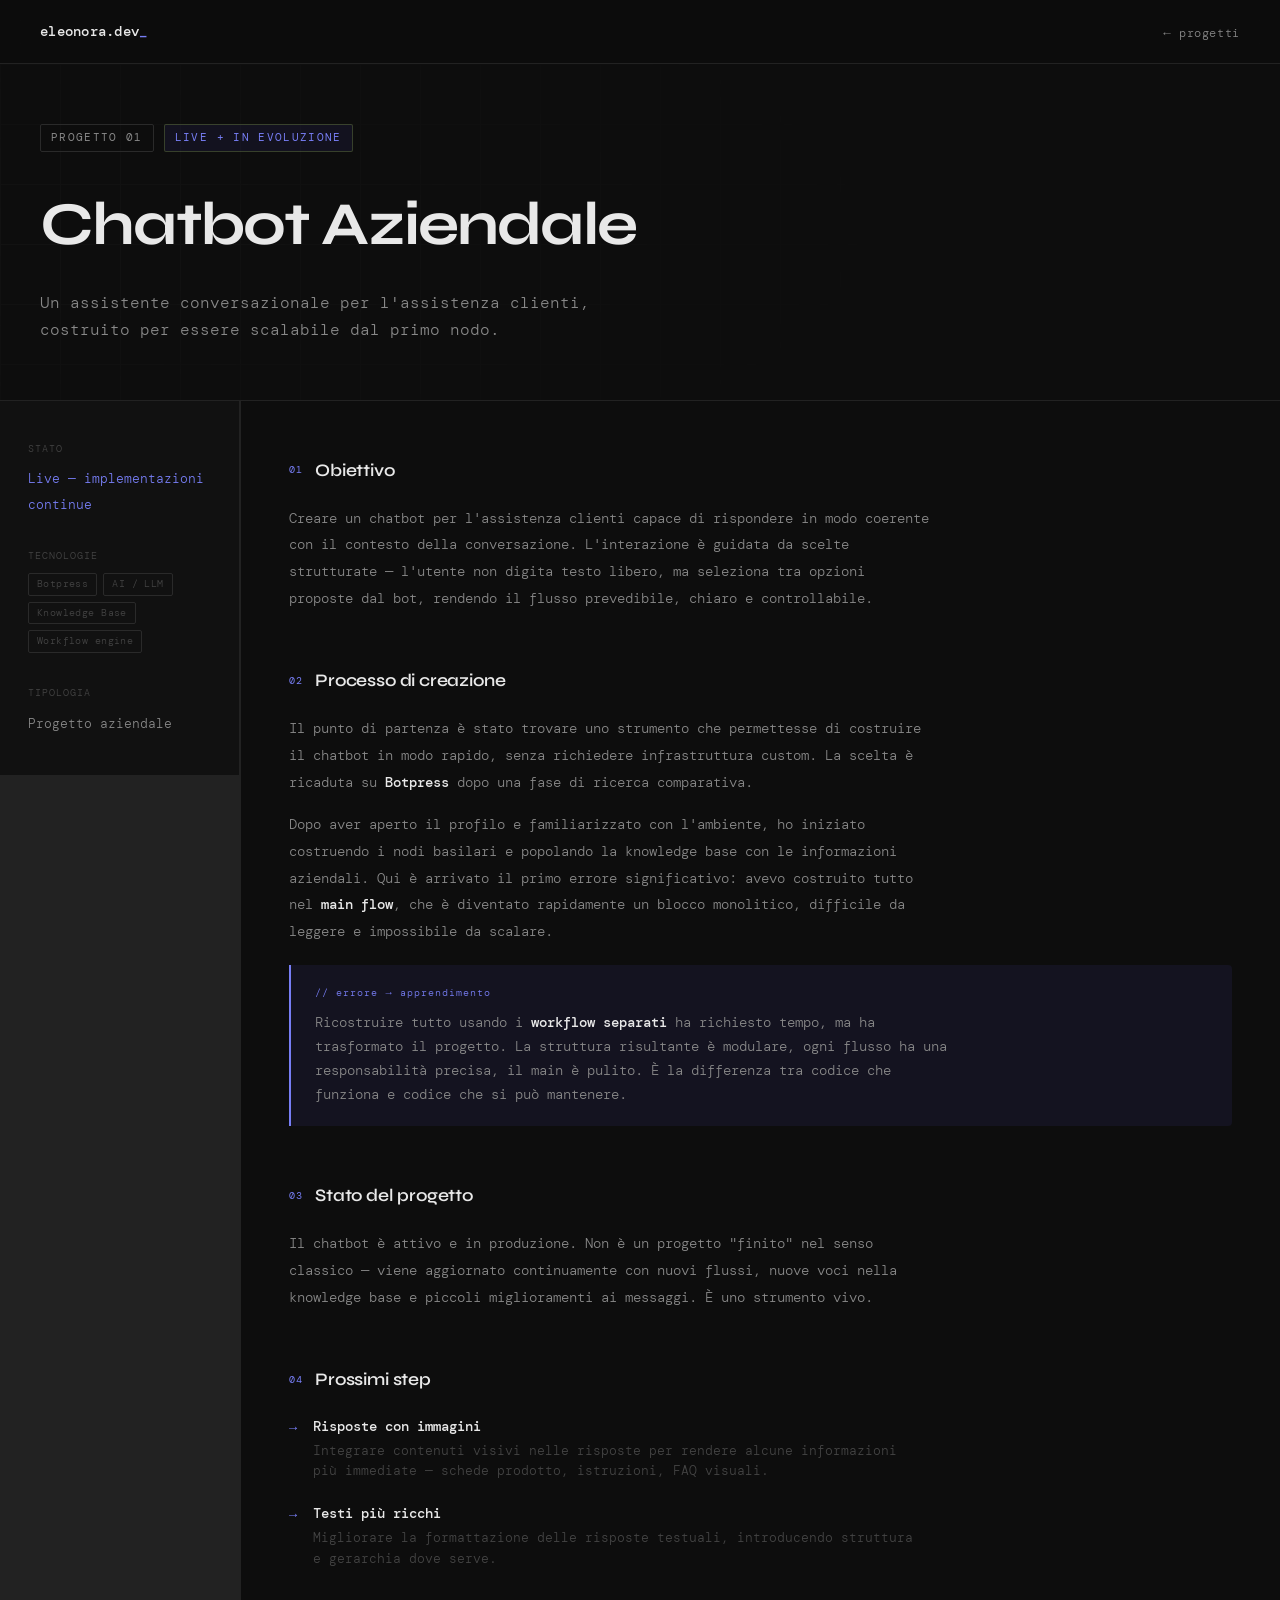
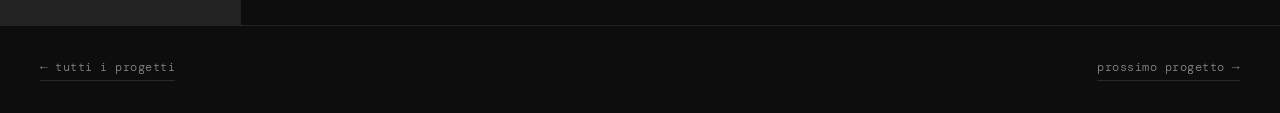
==== chatbot_aziendale.html @ e1e1b86e "Aggiunta Pagine progetti html + css" ====
<!DOCTYPE html>
<html lang="it">
<head>
  <meta charset="UTF-8" />
  <meta name="viewport" content="width=device-width, initial-scale=1.0" />
  <title>Chatbot Aziendale — eleonora.dev</title>
  <link rel="stylesheet" href="style.css" />
  <link rel="stylesheet" href="project.css" />
  <link rel="preconnect" href="https://fonts.googleapis.com">
  <link rel="preconnect" href="https://fonts.gstatic.com" crossorigin>
  <link href="https://fonts.googleapis.com/css2?family=DM+Mono:ital,wght@0,300;0,400;0,500;1,300&family=Syne:wght@400;500;600;700;800&display=swap" rel="stylesheet">
</head>
<body>

  <nav class="nav">
    <a href="index.html" class="nav-logo">eleonora.dev<span class="cursor-blink">_</span></a>
    <ul class="nav-links">
      <li><a href="index.html#progetti">← progetti</a></li>
    </ul>
  </nav>

  <main class="project-main">

    <div class="project-hero">
      <div class="project-meta-top">
        <span class="tag">Progetto 01</span>
        <span class="tag status-live-tag">live + in evoluzione</span>
      </div>
      <h1 class="project-title">Chatbot Aziendale</h1>
      <p class="project-tagline">Un assistente conversazionale per l'assistenza clienti, costruito per essere scalabile dal primo nodo.</p>
    </div>

    <div class="project-grid">

      <aside class="project-sidebar">
        <div class="sidebar-block">
          <span class="sidebar-label">Stato</span>
          <span class="sidebar-value status-live-text">Live — implementazioni continue</span>
        </div>
        <div class="sidebar-block">
          <span class="sidebar-label">Tecnologie</span>
          <div class="sidebar-tags">
            <span>Botpress</span>
            <span>AI / LLM</span>
            <span>Knowledge Base</span>
            <span>Workflow engine</span>
          </div>
        </div>
        <div class="sidebar-block">
          <span class="sidebar-label">Tipologia</span>
          <span class="sidebar-value">Progetto aziendale</span>
        </div>
      </aside>

      <div class="project-content">

        <section class="project-section">
          <h2><span class="section-num">01</span>Obiettivo</h2>
          <p>Creare un chatbot per l'assistenza clienti capace di rispondere in modo coerente con il contesto della conversazione. L'interazione è guidata da scelte strutturate — l'utente non digita testo libero, ma seleziona tra opzioni proposte dal bot, rendendo il flusso prevedibile, chiaro e controllabile.</p>
        </section>

        <section class="project-section">
          <h2><span class="section-num">02</span>Processo di creazione</h2>
          <p>Il punto di partenza è stato trovare uno strumento che permettesse di costruire il chatbot in modo rapido, senza richiedere infrastruttura custom. La scelta è ricaduta su <strong>Botpress</strong> dopo una fase di ricerca comparativa.</p>
          <p>Dopo aver aperto il profilo e familiarizzato con l'ambiente, ho iniziato costruendo i nodi basilari e popolando la knowledge base con le informazioni aziendali. Qui è arrivato il primo errore significativo: avevo costruito tutto nel <strong>main flow</strong>, che è diventato rapidamente un blocco monolitico, difficile da leggere e impossibile da scalare.</p>
          <div class="insight-block">
            <span class="insight-label">// errore → apprendimento</span>
            <p>Ricostruire tutto usando i <strong>workflow separati</strong> ha richiesto tempo, ma ha trasformato il progetto. La struttura risultante è modulare, ogni flusso ha una responsabilità precisa, il main è pulito. È la differenza tra codice che funziona e codice che si può mantenere.</p>
          </div>
        </section>

        <section class="project-section">
          <h2><span class="section-num">03</span>Stato del progetto</h2>
          <p>Il chatbot è attivo e in produzione. Non è un progetto "finito" nel senso classico — viene aggiornato continuamente con nuovi flussi, nuove voci nella knowledge base e piccoli miglioramenti ai messaggi. È uno strumento vivo.</p>
        </section>

        <section class="project-section">
          <h2><span class="section-num">04</span>Prossimi step</h2>
          <ul class="next-steps">
            <li>
              <span class="step-icon">→</span>
              <div>
                <strong>Risposte con immagini</strong>
                <p>Integrare contenuti visivi nelle risposte per rendere alcune informazioni più immediate — schede prodotto, istruzioni, FAQ visuali.</p>
              </div>
            </li>
            <li>
              <span class="step-icon">→</span>
              <div>
                <strong>Testi più ricchi</strong>
                <p>Migliorare la formattazione delle risposte testuali, introducendo struttura e gerarchia dove serve.</p>
              </div>
            </li>
          </ul>
        </section>

      </div>
    </div>

    <div class="project-nav-bottom">
      <a href="index.html#progetti" class="btn-back">← tutti i progetti</a>
      <a href="gioco_interattivo.html" class="btn-next">prossimo progetto →</a>
    </div>

  </main>

  <script src="main.js" defer></script>
</body>
</html>
---- style.css ----
/* =============================================
   VARIABLES & RESET
   ============================================= */
:root {
  --bg: #0d0d0d;
  --bg-2: #111111;
  --bg-3: #181818;
  --surface: #1c1c1c;
  --border: #2a2a2a;
  --border-light: #222222;

  --text-primary: #e8e8e8;
  --text-secondary: #888888;
  --text-muted: #444444;

  --accent: #777ef5;
  --accent-dim: rgba(98, 90, 245, 0.08);
  --accent-border: rgba(200, 245, 90, 0.2);

  --font-display: 'Syne', sans-serif;
  --font-mono: 'DM Mono', monospace;

  --radius: 4px;
  --radius-lg: 8px;

  --ease-out: cubic-bezier(0.16, 1, 0.3, 1);

  --nav-h: 64px;
}

*, *::before, *::after {
  box-sizing: border-box;
  margin: 0;
  padding: 0;
}

html {
  scroll-behavior: smooth;
  font-size: 16px;
}

body {
  background: var(--bg);
  color: var(--text-primary);
  font-family: var(--font-mono);
  font-weight: 300;
  line-height: 1.6;
  -webkit-font-smoothing: antialiased;
  overflow-x: hidden;
}

a {
  color: inherit;
  text-decoration: none;
}

ul { list-style: none; }

/* =============================================
   NOISE TEXTURE
   ============================================= */
.noise {
  position: absolute;
  inset: 0;
  opacity: 0.025;
  background-image: url("data:image/svg+xml,%3Csvg viewBox='0 0 256 256' xmlns='http://www.w3.org/2000/svg'%3E%3Cfilter id='noise'%3E%3CfeTurbulence type='fractalNoise' baseFrequency='0.9' numOctaves='4' stitchTiles='stitch'/%3E%3C/filter%3E%3Crect width='100%25' height='100%25' filter='url(%23noise)'/%3E%3C/svg%3E");
  background-repeat: repeat;
  background-size: 128px;
  pointer-events: none;
  z-index: 1;
}

/* =============================================
   NAV
   ============================================= */
.nav {
  position: fixed;
  top: 0;
  left: 0;
  right: 0;
  height: var(--nav-h);
  display: flex;
  align-items: center;
  justify-content: space-between;
  padding: 0 40px;
  background: rgba(13, 13, 13, 0.85);
  -webkit-backdrop-filter: blur(12px);
  backdrop-filter: blur(12px);
  border-bottom: 1px solid var(--border-light);
  z-index: 100;
}

.nav-logo {
  font-family: var(--font-mono);
  font-size: 0.85rem;
  font-weight: 500;
  color: var(--text-primary);
  letter-spacing: 0.02em;
}

.nav-links {
  display: flex;
  gap: 32px;
}

.nav-links a {
  font-size: 0.78rem;
  color: var(--text-secondary);
  letter-spacing: 0.05em;
  transition: color 0.2s;
}

.nav-links a:hover {
  color: var(--accent);
}

/* =============================================
   CURSOR BLINK
   ============================================= */
.cursor-blink {
  animation: blink 1s step-end infinite;
  color: var(--accent);
}

@keyframes blink {
  0%, 100% { opacity: 1; }
  50% { opacity: 0; }
}

/* =============================================
   HERO
   ============================================= */
.hero {
  position: relative;
  min-height: 100vh;
  display: flex;
  flex-direction: column;
  justify-content: center;
  padding: calc(var(--nav-h) + 60px) 40px 60px;
  overflow: hidden;
}

.hero-grid {
  position: absolute;
  inset: 0;
  background-image:
    linear-gradient(var(--border-light) 1px, transparent 1px),
    linear-gradient(90deg, var(--border-light) 1px, transparent 1px);
  background-size: 60px 60px;
  -webkit-mask-image: radial-gradient(ellipse 70% 70% at 50% 50%, black 0%, transparent 100%);
  mask-image: radial-gradient(ellipse 70% 70% at 50% 50%, black 0%, transparent 100%);
  opacity: 0.4;
  pointer-events: none;
}

.hero-meta {
  display: flex;
  gap: 12px;
  margin-bottom: 48px;
  animation: fadeUp 0.8s var(--ease-out) both;
}

.tag {
  font-size: 0.7rem;
  font-weight: 400;
  letter-spacing: 0.12em;
  color: var(--text-secondary);
  border: 1px solid var(--border);
  padding: 4px 10px;
  border-radius: 2px;
  text-transform: uppercase;
}

.hero-content {
  max-width: 800px;
  position: relative;
  z-index: 2;
}

.hero-title {
  font-family: var(--font-display);
  font-size: clamp(2.8rem, 7vw, 6rem);
  font-weight: 700;
  line-height: 1.05;
  letter-spacing: -0.03em;
  color: var(--text-primary);
  margin-bottom: 28px;
}

.hero-sub {
  font-size: 0.95rem;
  line-height: 1.8;
  color: var(--text-secondary);
  max-width: 520px;
}

.hero-footer {
  display: flex;
  align-items: flex-end;
  justify-content: space-between;
  margin-top: 80px;
  position: relative;
  z-index: 2;
}

.hero-stack {
  display: flex;
  flex-wrap: wrap;
  gap: 8px;
}

.hero-stack span {
  font-size: 0.72rem;
  color: var(--text-muted);
  letter-spacing: 0.05em;
  border: 1px solid var(--border-light);
  padding: 3px 10px;
  border-radius: 2px;
  transition: color 0.2s, border-color 0.2s;
}

.hero-stack span:hover {
  color: var(--text-secondary);
  border-color: var(--border);
}

.scroll-hint {
  color: var(--text-muted);
  transition: color 0.2s, transform 0.2s;
  animation: bob 2s ease-in-out infinite;
}

.scroll-hint:hover { color: var(--accent); }

@keyframes bob {
  0%, 100% { transform: translateY(0); }
  50% { transform: translateY(6px); }
}

/* Line reveal animation */
.line-reveal {
  display: inline-block;
  opacity: 0;
  transform: translateY(20px);
  animation: fadeUp 0.9s var(--ease-out) forwards;
}

.delay-1 { animation-delay: 0.15s; }
.delay-2 { animation-delay: 0.3s; }

@keyframes fadeUp {
  to { opacity: 1; transform: translateY(0); }
}

/* =============================================
   SECTIONS COMMON
   ============================================= */
.section {
  padding: 100px 40px;
  border-top: 1px solid var(--border-light);
  position: relative;
}

.section--dark {
  background: var(--bg-2);
}

.section-header {
  display: flex;
  align-items: baseline;
  gap: 16px;
  margin-bottom: 56px;
}

.section-index {
  font-size: 0.72rem;
  font-weight: 400;
  color: var(--accent);
  letter-spacing: 0.1em;
}

.section-title {
  font-family: var(--font-display);
  font-size: clamp(1.6rem, 4vw, 2.4rem);
  font-weight: 700;
  letter-spacing: -0.02em;
  color: var(--text-primary);
}

.section-intro {
  font-size: 0.95rem;
  color: var(--text-secondary);
  max-width: 500px;
  margin-bottom: 60px;
  line-height: 1.8;
}

/* =============================================
   PROJECTS GRID
   ============================================= */
.projects-grid {
  display: grid;
  grid-template-columns: repeat(3, 1fr);
  gap: 1px;
  background: var(--border-light);
  border: 1px solid var(--border-light);
}

.card {
  background: var(--bg);
  padding: 32px;
  display: flex;
  flex-direction: column;
  gap: 16px;
  opacity: 0;
  transform: translateY(16px);
  transition: opacity 0.6s var(--ease-out), transform 0.6s var(--ease-out), background 0.2s;
}

.card:nth-child(2) { transition-delay: 0.1s; }
.card:nth-child(3) { transition-delay: 0.2s; }

.card.visible { opacity: 1; transform: translateY(0); }

.card:hover { background: var(--bg-3); }

.card--featured {
  position: relative;
}

.card--featured::before {
  content: '';
  position: absolute;
  top: 0; left: 0; right: 0;
  height: 2px;
  background: var(--accent);
}

.card-top {
  display: flex;
  align-items: center;
  justify-content: space-between;
}

.card-tag {
  font-size: 0.68rem;
  color: var(--text-muted);
  letter-spacing: 0.08em;
}

.card-status {
  font-size: 0.62rem;
  letter-spacing: 0.1em;
  padding: 2px 8px;
  border-radius: 2px;
  text-transform: uppercase;
  font-weight: 500;
}

.status-live {
  color: var(--accent);
  background: var(--accent-dim);
  border: 1px solid var(--accent);
}

.status-wip {
  color: #d623f5;
  background: rgba(168, 35, 245, 0.08);
  border: 1px solid rgba(242, 35, 245, 0.2);
}

.card-title {
  font-family: var(--font-display);
  font-size: 1.25rem;
  font-weight: 600;
  color: var(--text-primary);
  letter-spacing: -0.01em;
}

.card-desc {
  font-size: 0.82rem;
  color: var(--text-secondary);
  line-height: 1.7;
  flex: 1;
}

.card-tech {
  display: flex;
  flex-wrap: wrap;
  gap: 6px;
}

.card-tech span {
  font-size: 0.65rem;
  color: var(--text-muted);
  border: 1px solid var(--border);
  padding: 2px 8px;
  border-radius: 2px;
  letter-spacing: 0.04em;
}

.card-link {
  display: inline-flex;
  align-items: center;
  gap: 6px;
  font-size: 0.78rem;
  color: var(--text-secondary);
  border-bottom: 1px solid var(--border);
  padding-bottom: 2px;
  margin-top: 8px;
  width: fit-content;
  transition: color 0.2s, border-color 0.2s;
}

.card-link:hover {
  color: var(--accent);
  border-color: var(--accent);
}

/* =============================================
   EXPERIMENTS
   ============================================= */
.experiments-list {
  display: flex;
  flex-direction: column;
  gap: 1px;
  background: var(--border);
  border: 1px solid var(--border);
  max-width: 760px;
}

.experiment {
  display: grid;
  grid-template-columns: 80px 1fr;
  gap: 24px;
  background: var(--bg-2);
  padding: 28px 32px;
  opacity: 0;
  transform: translateX(-12px);
  transition: opacity 0.6s var(--ease-out), transform 0.6s var(--ease-out), background 0.2s;
}

.experiment:nth-child(2) { transition-delay: 0.12s; }
.experiment:nth-child(3) { transition-delay: 0.24s; }

.experiment.visible { opacity: 1; transform: translateX(0); }

.experiment:hover { background: var(--bg-3); }

.experiment-num {
  font-size: 0.7rem;
  color: var(--accent);
  letter-spacing: 0.1em;
  padding-top: 2px;
  font-weight: 500;
}

.experiment-body h4 {
  font-family: var(--font-display);
  font-size: 1rem;
  font-weight: 600;
  color: var(--text-primary);
  margin-bottom: 8px;
  letter-spacing: -0.01em;
}

.experiment-body p {
  font-size: 0.82rem;
  color: var(--text-secondary);
  line-height: 1.7;
  margin-bottom: 12px;
}

.experiment-meta {
  display: flex;
  flex-wrap: wrap;
  gap: 12px;
}

.experiment-meta span {
  font-size: 0.65rem;
  color: var(--text-muted);
  letter-spacing: 0.06em;
}

.experiment-meta span::before {
  content: '·';
  margin-right: 4px;
  color: var(--border);
}

.experiment-meta span:first-child::before { display: none; }

/* Terminal decorativo */
.terminal-decor {
  position: absolute;
  right: 40px;
  top: 50%;
  transform: translateY(-50%);
  width: 280px;
  background: var(--bg-3);
  border: 1px solid var(--border);
  border-radius: var(--radius-lg);
  overflow: hidden;
  opacity: 0.5;
}

.terminal-bar {
  display: flex;
  gap: 6px;
  padding: 10px 14px;
  background: var(--surface);
  border-bottom: 1px solid var(--border);
}

.terminal-bar span {
  width: 10px;
  height: 10px;
  border-radius: 50%;
  background: var(--border);
}

.terminal-body {
  padding: 16px;
  font-size: 0.72rem;
  line-height: 1.9;
}

.t-comment { color: var(--text-muted); }
.t-key { color: #7eb8f7; }
.t-op { color: var(--text-muted); }
.t-val { color: var(--accent); }

/* =============================================
   MINDSET
   ============================================= */
.mindset-grid {
  display: grid;
  grid-template-columns: repeat(3, 1fr) 1fr;
  gap: 1px;
  background: var(--border-light);
  border: 1px solid var(--border-light);
}

.principle {
  background: var(--bg);
  padding: 36px 28px;
  opacity: 0;
  transform: translateY(12px);
  transition: opacity 0.6s var(--ease-out), transform 0.6s var(--ease-out), background 0.2s;
}

.principle:nth-child(2) { transition-delay: 0.1s; }
.principle:nth-child(3) { transition-delay: 0.2s; }

.principle.visible { opacity: 1; transform: translateY(0); }

.principle:hover { background: var(--bg-3); }

.principle p {
  font-family: var(--font-display);
  font-size: 0.95rem;
  font-weight: 500;
  color: var(--text-secondary);
  line-height: 1.6;
  letter-spacing: -0.005em;
}

.principle p::before {
  content: '"';
  color: var(--accent);
  font-size: 1.4rem;
  line-height: 0;
  vertical-align: -0.3em;
  margin-right: 4px;
}

.reading-list {
  background: var(--bg-2);
  padding: 28px;
  opacity: 0;
  transform: translateY(12px);
  transition: opacity 0.6s var(--ease-out) 0.3s, transform 0.6s var(--ease-out) 0.3s;
}

.reading-list.visible { opacity: 1; transform: translateY(0); }

.reading-list h4 {
  font-size: 0.68rem;
  color: var(--text-muted);
  letter-spacing: 0.1em;
  text-transform: uppercase;
  margin-bottom: 20px;
}

.reading-list ul {
  display: flex;
  flex-direction: column;
  gap: 14px;
}

.reading-list li {
  display: flex;
  gap: 12px;
  align-items: baseline;
  font-size: 0.78rem;
  color: var(--text-secondary);
  line-height: 1.5;
}

.rl-type {
  font-size: 0.62rem;
  color: var(--accent);
  letter-spacing: 0.08em;
  background: var(--accent-dim);
  border: 1px solid var(--accent);
  padding: 1px 6px;
  border-radius: 2px;
  white-space: nowrap;
  flex-shrink: 0;
}

/* =============================================
   FOOTER
   ============================================= */
.footer {
  border-top: 1px solid var(--border);
  padding: 60px 40px 36px;
  background: var(--bg);
}

.footer-top {
  display: flex;
  justify-content: space-between;
  gap: 40px;
  margin-bottom: 48px;
}

.footer-logo {
  display: block;
  font-family: var(--font-mono);
  font-size: 0.85rem;
  font-weight: 500;
  margin-bottom: 12px;
}

.footer-left p {
  font-size: 0.82rem;
  color: var(--text-secondary);
  line-height: 1.7;
}

.footer-right {
  display: flex;
  flex-direction: column;
  align-items: flex-end;
  gap: 20px;
}

.contact-link {
  font-family: var(--font-display);
  font-size: 1.4rem;
  font-weight: 600;
  color: var(--text-primary);
  letter-spacing: -0.02em;
  border-bottom: 2px solid var(--border);
  padding-bottom: 4px;
  transition: color 0.2s, border-color 0.2s;
}

.contact-link:hover {
  color: var(--accent);
  border-color: var(--accent);
}

.social-links {
  display: flex;
  gap: 20px;
}

.social-links a {
  font-size: 0.75rem;
  color: var(--text-muted);
  letter-spacing: 0.04em;
  transition: color 0.2s;
}

.social-links a:hover { color: var(--text-primary); }

.footer-bottom {
  display: flex;
  justify-content: space-between;
  align-items: center;
  padding-top: 24px;
  border-top: 1px solid var(--border-light);
  font-size: 0.72rem;
  color: var(--text-muted);
  letter-spacing: 0.04em;
}

.footer-status {
  display: flex;
  align-items: center;
  gap: 8px;
}

.dot {
  width: 6px;
  height: 6px;
  border-radius: 50%;
  background: var(--accent);
  animation: pulse 2s ease-in-out infinite;
}

@keyframes pulse {
  0%, 100% { opacity: 1; transform: scale(1); }
  50% { opacity: 0.5; transform: scale(0.8); }
}

/* =============================================
   RESPONSIVE
   ============================================= */
@media (max-width: 1100px) {
  .terminal-decor { display: none; }
  .mindset-grid {
    grid-template-columns: 1fr 1fr;
  }
}

@media (max-width: 900px) {
  .nav { padding: 0 24px; }
  .nav-links { display: none; }

  .hero { padding: calc(var(--nav-h) + 40px) 24px 48px; }
  .hero-title { font-size: clamp(2.2rem, 10vw, 4rem); }
  .hero-footer { flex-direction: column; align-items: flex-start; gap: 24px; }

  .section { padding: 72px 24px; }

  .projects-grid {
    grid-template-columns: 1fr;
  }

  .experiments-list { max-width: 100%; }
  .experiment { grid-template-columns: 60px 1fr; gap: 16px; padding: 20px; }

  .mindset-grid { grid-template-columns: 1fr; }
  .reading-list { grid-column: auto; }

  .footer-top {
    flex-direction: column;
    gap: 32px;
  }
  .footer-right { align-items: flex-start; }
}

@media (max-width: 600px) {
  .hero-title { font-size: 2rem; }
  .hero-sub br { display: none; }
  .footer-bottom { flex-direction: column; gap: 12px; align-items: flex-start; }
  .contact-link { font-size: 1.1rem; }
}
---- project.css ----
/* =============================================
   PROJECT PAGES
   ============================================= */

.project-main {
  padding-top: var(--nav-h);
  min-height: 100vh;
}

/* HERO */
.project-hero {
  padding: 60px 40px 56px;
  border-bottom: 1px solid var(--border-light);
  position: relative;
  overflow: hidden;
}

.project-hero::before {
  content: '';
  position: absolute;
  inset: 0;
  background-image:
    linear-gradient(var(--border-light) 1px, transparent 1px),
    linear-gradient(90deg, var(--border-light) 1px, transparent 1px);
  background-size: 60px 60px;
  -webkit-mask-image: radial-gradient(ellipse 80% 100% at 0% 50%, black 0%, transparent 100%);
  mask-image: radial-gradient(ellipse 80% 100% at 0% 50%, black 0%, transparent 100%);
  opacity: 0.25;
  pointer-events: none;
}

.project-meta-top {
  display: flex;
  gap: 10px;
  margin-bottom: 24px;
  position: relative;
}

.status-live-tag  { color: var(--accent); border-color: var(--accent-border) !important; background: var(--accent-dim); }
.status-done-tag  { color: #7eb8f7; border-color: rgba(126,184,247,0.2) !important; background: rgba(126,184,247,0.07); }
.status-wip-tag   { color: #f5a623; border-color: rgba(245,166,35,0.2) !important; background: rgba(245,166,35,0.07); }

.project-title {
  font-family: var(--font-display);
  font-size: clamp(2rem, 5vw, 3.8rem);
  font-weight: 700;
  letter-spacing: -0.03em;
  color: var(--text-primary);
  margin-bottom: 16px;
  position: relative;
}

.project-tagline {
  font-size: 1rem;
  color: var(--text-secondary);
  max-width: 560px;
  line-height: 1.7;
  position: relative;
}

/* GRID */
.project-grid {
  display: grid;
  grid-template-columns: 240px 1fr;
  gap: 1px;
  background: var(--border-light);
  min-height: 70vh;
}

/* SIDEBAR */
.project-sidebar {
  background: var(--bg-2);
  padding: 40px 28px;
  display: flex;
  flex-direction: column;
  gap: 32px;
  border-right: 1px solid var(--border-light);
  position: sticky;
  top: var(--nav-h);
  align-self: start;
  height: fit-content;
}

.sidebar-label {
  display: block;
  font-size: 0.65rem;
  color: var(--text-muted);
  letter-spacing: 0.1em;
  text-transform: uppercase;
  margin-bottom: 8px;
}

.sidebar-value {
  font-size: 0.82rem;
  color: var(--text-secondary);
  line-height: 1.5;
}

.status-live-text { color: var(--accent); }
.status-done-text { color: #7eb8f7; }
.status-wip-text  { color: #f5a623; }

.sidebar-tags {
  display: flex;
  flex-wrap: wrap;
  gap: 6px;
}

.sidebar-tags span {
  font-size: 0.65rem;
  color: var(--text-muted);
  border: 1px solid var(--border);
  padding: 2px 8px;
  border-radius: 2px;
  letter-spacing: 0.04em;
}

/* CONTENT */
.project-content {
  background: var(--bg);
  padding: 56px 48px;
  display: flex;
  flex-direction: column;
  gap: 56px;
}

.project-section h2 {
  font-family: var(--font-display);
  font-size: 1.1rem;
  font-weight: 600;
  color: var(--text-primary);
  letter-spacing: -0.01em;
  margin-bottom: 20px;
  display: flex;
  align-items: center;
  gap: 12px;
}

.section-num {
  font-family: var(--font-mono);
  font-size: 0.65rem;
  color: var(--accent);
  letter-spacing: 0.1em;
  font-weight: 400;
}

.project-section p {
  font-size: 0.9rem;
  color: var(--text-secondary);
  line-height: 1.85;
  max-width: 640px;
  margin-bottom: 16px;
}

.project-section p:last-child { margin-bottom: 0; }

.project-section strong {
  color: var(--text-primary);
  font-weight: 500;
}

/* INSIGHT BLOCK */
.insight-block {
  border-left: 2px solid var(--accent);
  background: var(--accent-dim);
  padding: 20px 24px;
  margin-top: 20px;
  border-radius: 0 var(--radius) var(--radius) 0;
}

.insight-label {
  display: block;
  font-size: 0.65rem;
  color: var(--accent);
  letter-spacing: 0.1em;
  margin-bottom: 10px;
}

.insight-block p {
  font-size: 0.85rem;
  color: var(--text-secondary);
  line-height: 1.75;
  margin: 0 !important;
}

/* NEXT STEPS */
.next-steps {
  display: flex;
  flex-direction: column;
  gap: 20px;
  max-width: 640px;
}

.next-steps li {
  display: flex;
  gap: 16px;
  align-items: flex-start;
}

.step-icon {
  color: var(--accent);
  font-size: 0.85rem;
  margin-top: 2px;
  flex-shrink: 0;
  font-family: var(--font-mono);
}

.next-steps strong {
  display: block;
  font-size: 0.88rem;
  color: var(--text-primary);
  font-weight: 500;
  margin-bottom: 4px;
}

.next-steps p {
  font-size: 0.8rem;
  color: var(--text-muted);
  line-height: 1.6;
  margin: 0 !important;
}

/* BOTTOM NAV */
.project-nav-bottom {
  display: flex;
  justify-content: space-between;
  align-items: center;
  padding: 32px 40px;
  border-top: 1px solid var(--border-light);
}

.btn-back,
.btn-next {
  font-size: 0.78rem;
  color: var(--text-secondary);
  letter-spacing: 0.04em;
  border-bottom: 1px solid var(--border);
  padding-bottom: 2px;
  transition: color 0.2s, border-color 0.2s;
}

.btn-back:hover,
.btn-next:hover {
  color: var(--accent);
  border-color: var(--accent);
}

/* RESPONSIVE */
@media (max-width: 900px) {
  .project-hero { padding: 40px 24px; }

  .project-grid {
    grid-template-columns: 1fr;
  }

  .project-sidebar {
    position: static;
    border-right: none;
    border-bottom: 1px solid var(--border-light);
    flex-direction: row;
    flex-wrap: wrap;
    gap: 24px;
    padding: 24px;
  }

  .sidebar-block { min-width: 140px; }

  .project-content { padding: 36px 24px; gap: 40px; }

  .project-nav-bottom { padding: 24px; flex-direction: column; gap: 16px; align-items: flex-start; }
}
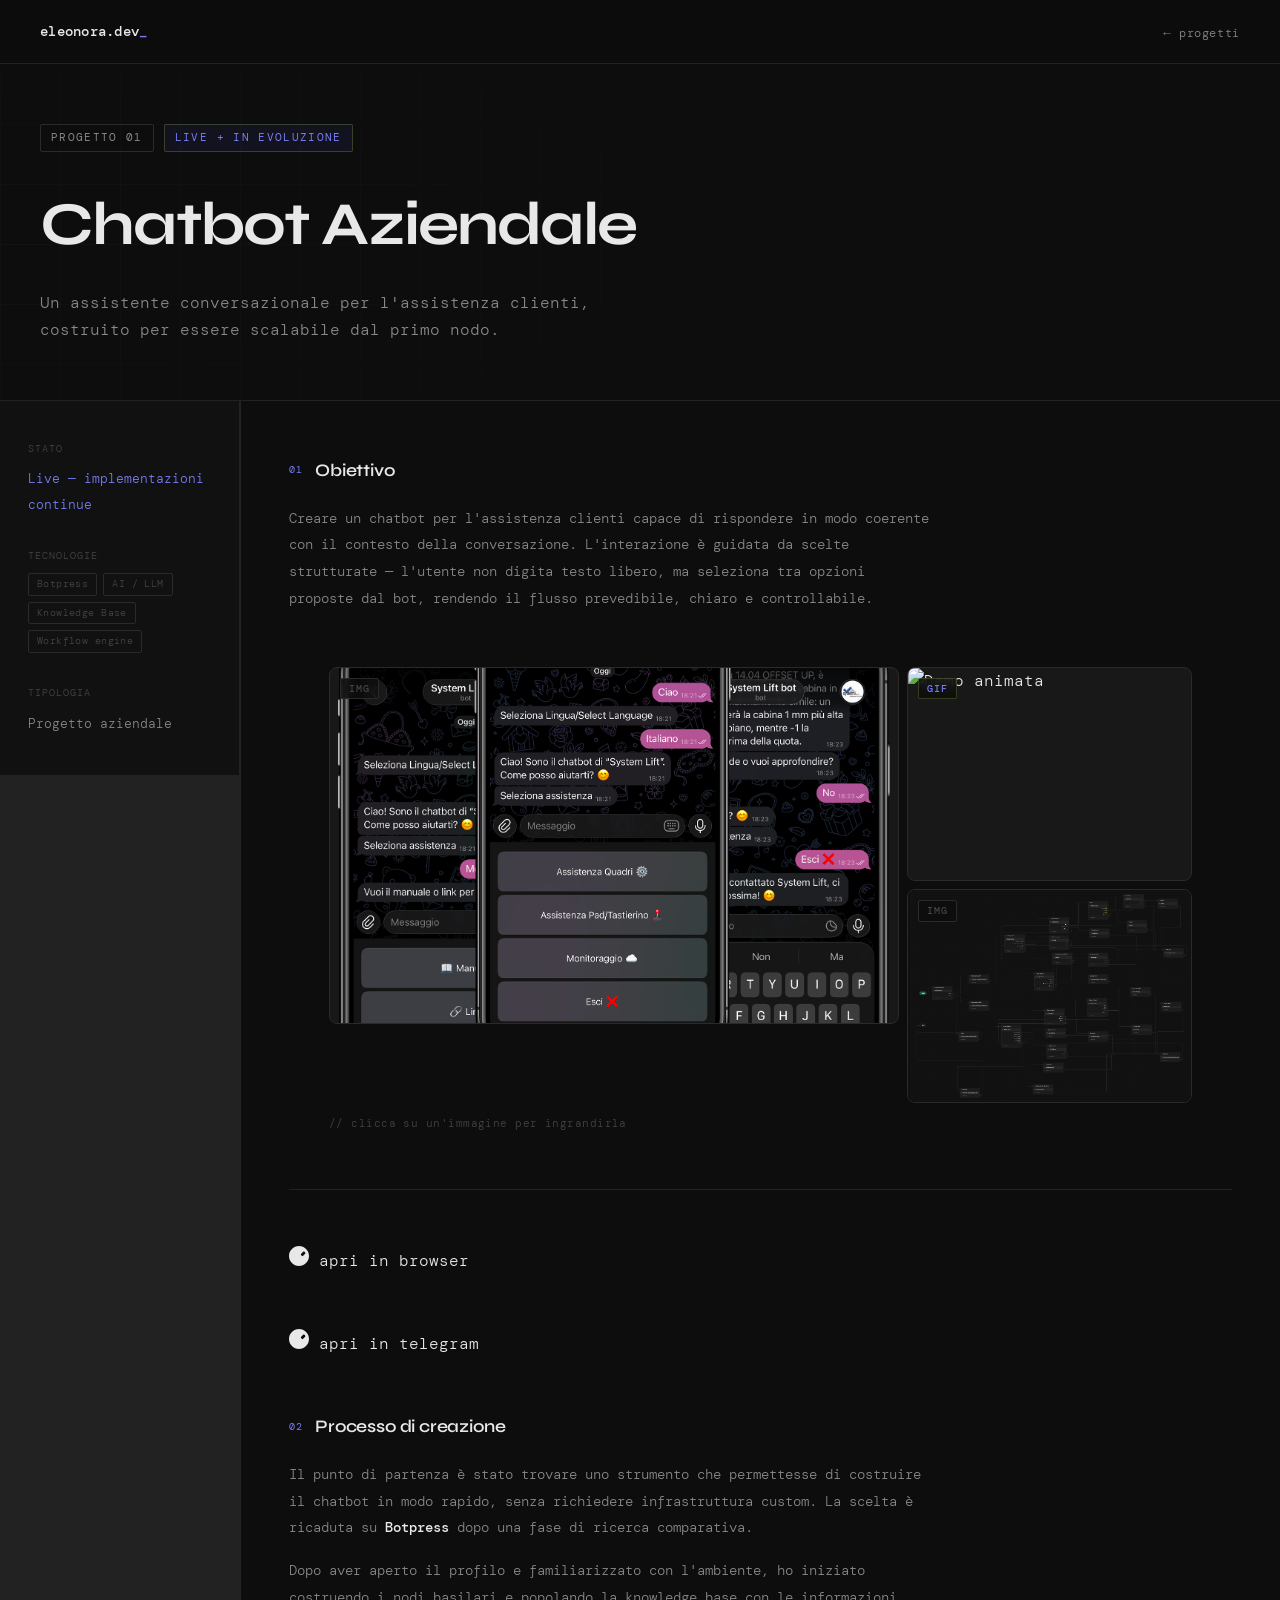
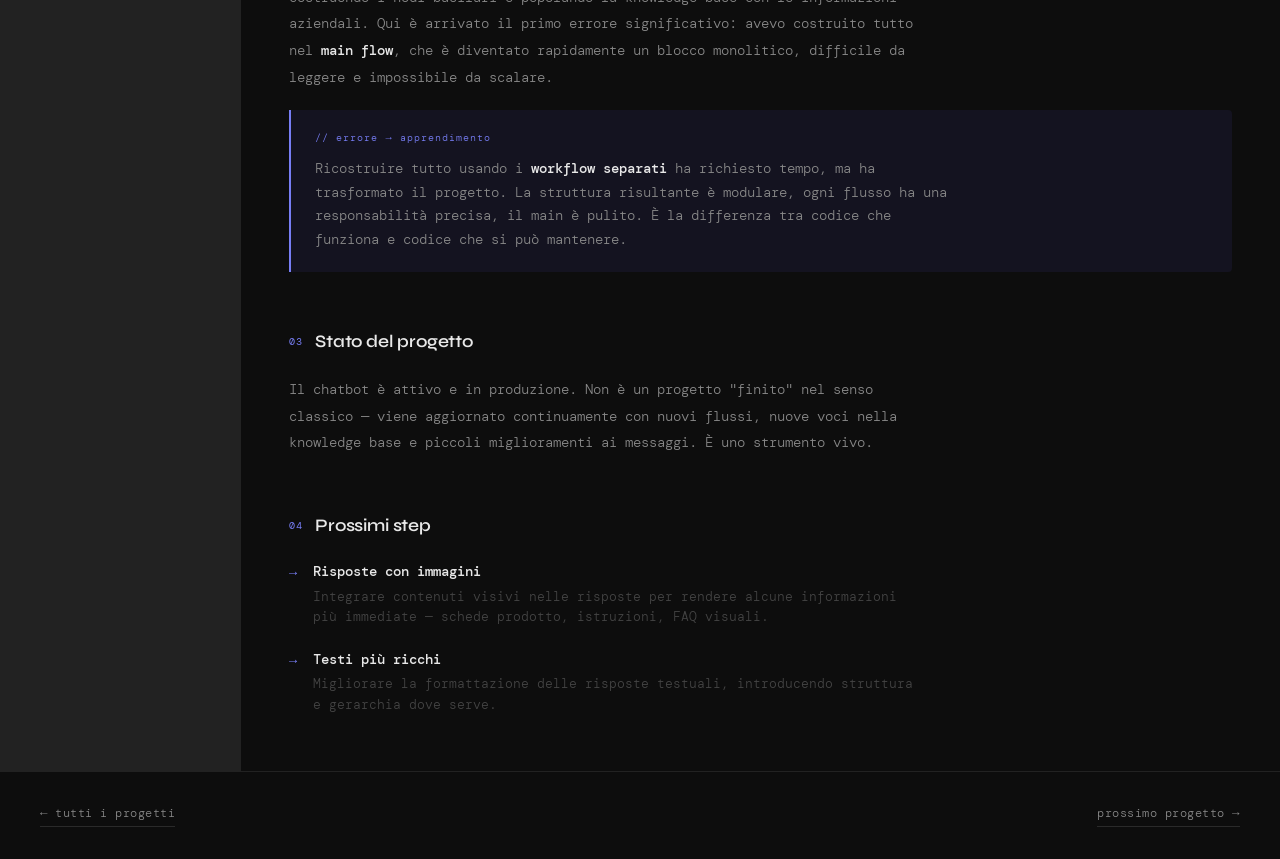
==== commit 7fef7fa7: "Inserimento immagini + gif + link" ====
--- a/chatbot_aziendale.html
+++ b/chatbot_aziendale.html
@@ -4,6 +4,7 @@
   <meta charset="UTF-8" />
   <meta name="viewport" content="width=device-width, initial-scale=1.0" />
   <title>Chatbot Aziendale — eleonora.dev</title>
+  <link rel="icon" type="image/x-icon" href="logo.png" />
   <link rel="stylesheet" href="style.css" />
   <link rel="stylesheet" href="project.css" />
   <link rel="preconnect" href="https://fonts.googleapis.com">
@@ -59,6 +60,59 @@
           <p>Creare un chatbot per l'assistenza clienti capace di rispondere in modo coerente con il contesto della conversazione. L'interazione è guidata da scelte strutturate — l'utente non digita testo libero, ma seleziona tra opzioni proposte dal bot, rendendo il flusso prevedibile, chiaro e controllabile.</p>
         </section>
 
+        <!-- MEDIA -->
+  <section class="project-media">
+    <div class="media-grid">
+ 
+      <!-- PRINCIPALE (screenshot o gif) -->
+      <div class="media-item media-item--main" onclick="openLightbox(this)">
+        <!-- Quando hai il file: sostituisci il div.media-placeholder con: -->
+             <img src="assets/chatbot_aziendale/main.png" alt="Descrizione schermata principale">
+        <span class="media-badge">IMG</span>
+      </div> 
+
+      <!-- SECONDARIA (gif demo) -->
+      <div class="media-item media-item--sm" onclick="openLightbox(this)">
+        <!-- Quando hai il file: sostituisci con:-->
+             <img src="assets/chatbot_aziendale/demo.gif" alt="Demo animata"> 
+        <span class="media-badge media-badge--gif">GIF</span>
+      </div>
+ 
+      <!-- TERZA (dettaglio) -->
+      <div class="media-item media-item--sm" onclick="openLightbox(this)">
+        <!-- Quando hai il file: sostituisci con:-->
+             <img src="assets/chatbot_aziendale/detail.png" alt="Dettaglio UI"> 
+        <span class="media-badge">IMG</span>
+      </div>
+ 
+    </div>
+    <p class="media-caption">// clicca su un'immagine per ingrandirla</p>
+  </section>
+ 
+  <!-- LIGHTBOX -->
+  <div class="lightbox" id="lightbox" onclick="closeLightbox()">
+    <span class="lightbox-close" onclick="closeLightbox()">[ chiudi ]</span>
+    <img id="lightbox-img" src="" alt="">
+  </div>
+
+  <div class="link-to-browser">
+    <a href="https://cdn.botpress.cloud/webchat/v3.3/shareable.html?configUrl=https://files.bpcontent.cloud/2024/10/11/11/20241011113142-VZXCSKQA.json" >
+      <svg width="20" height="20" viewBox="0 0 20 20" fill="none">
+        <path d="M10 0C4.47715 0 0 4.47715 0 10C0 15.5228 4.47715 20 10 20C15.5228 20 20 15.5228 20 10C20 4.47715 15.5228 0 10 0ZM14.1421 5.85786C14.5126 5.48739 15.0874 5.48739 15.4579 5.85786L16.1421 6.54214C16.5126 6.91261 16.5126 7.48739 16.1421 7.85786L14.1421 9.85786C13.7716 10.2283 13.1968 10.2283 12.8263 9.85786L12.1421 9.17359C11.7716 8.80312 11.7716 8.22834 12.1421 7.85786L14.1421 5.85786Z" fill="currentColor"/>
+      </svg>
+      <span>apri in browser</span>
+    </a>
+  </div>
+
+  <div class="link-to-telegram">
+    <a href="https://t.me/systemliftsupport_bot" >
+      <svg width="20" height="20" viewBox="0 0 20 20" fill="none">
+        <path d="M10 0C4.47715 0 0 4.47715 0 10C0 15.5228 4.47715 20 10 20C15.5228 20 20 15.5228 20 10C20 4.47715 15.5228 0 10 0ZM14.1421 5.85786C14.5126 5.48739 15.0874 5.48739 15.4579 5.85786L16.1421 6.54214C16.5126 6.91261 16.5126 7.48739 16.1421 7.85786L14.1421 9.85786C13.7716 10.2283 13.1968 10.2283 12.8263 9.85786L12.1421 9.17359C11.7716 8.80312 11.7716 8.22834 12.1421 7.85786L14.1421 5.85786Z" fill="currentColor"/>
+      </svg>
+      <span>apri in telegram</span>
+    </a>
+  </div>
+
         <section class="project-section">
           <h2><span class="section-num">02</span>Processo di creazione</h2>
           <p>Il punto di partenza è stato trovare uno strumento che permettesse di costruire il chatbot in modo rapido, senza richiedere infrastruttura custom. La scelta è ricaduta su <strong>Botpress</strong> dopo una fase di ricerca comparativa.</p>
@@ -105,5 +159,25 @@
   </main>
 
   <script src="main.js" defer></script>
+
+  <script>
+    function openLightbox(el) {
+      const img = el.querySelector('img, video');
+      if (!img) return;
+      const lb = document.getElementById('lightbox');
+      const lbImg = document.getElementById('lightbox-img');
+      lbImg.src = img.src;
+      lbImg.alt = img.alt;
+      lbImg.style.display = 'block';
+      lb.classList.add('open');
+      document.body.style.overflow = 'hidden';
+    }
+    function closeLightbox() {
+      document.getElementById('lightbox').classList.remove('open');
+      document.body.style.overflow = '';
+    }
+    document.addEventListener('keydown', e => { if (e.key === 'Escape') closeLightbox(); });
+  </script>
+
 </body>
 </html>
--- a/project.css
+++ b/project.css
@@ -268,4 +268,175 @@
   .project-content { padding: 36px 24px; gap: 40px; }
 
   .project-nav-bottom { padding: 24px; flex-direction: column; gap: 16px; align-items: flex-start; }
+}
+
+
+/* =============================================
+   MEDIA SECTION
+   ============================================= */
+
+.project-media {
+  padding: 0 40px 56px;
+  border-bottom: 1px solid var(--border-light);
+}
+
+.media-grid {
+  display: grid;
+  grid-template-columns: 2fr 1fr;
+  grid-template-rows: auto auto;
+  gap: 8px;
+}
+
+/* Immagine principale grande */
+.media-item {
+  position: relative;
+  background: var(--bg-3);
+  border: 1px solid var(--border);
+  border-radius: var(--radius-lg);
+  overflow: hidden;
+  cursor: pointer;
+}
+
+.media-item--main {
+  grid-column: 1;
+  grid-row: 1 / 3;
+  aspect-ratio: 16 / 10;
+}
+
+.media-item--sm {
+  aspect-ratio: 4 / 3;
+}
+
+/* Placeholder visivo */
+.media-placeholder {
+  width: 100%;
+  height: 100%;
+  min-height: 180px;
+  display: flex;
+  flex-direction: column;
+  align-items: center;
+  justify-content: center;
+  gap: 10px;
+  color: var(--text-muted);
+  font-size: 0.72rem;
+  letter-spacing: 0.06em;
+  background: repeating-linear-gradient(
+    45deg,
+    transparent,
+    transparent 10px,
+    rgba(255,255,255,0.01) 10px,
+    rgba(255,255,255,0.01) 20px
+  );
+}
+
+.media-placeholder svg {
+  opacity: 0.3;
+}
+
+.media-placeholder span {
+  opacity: 0.4;
+  text-align: center;
+  padding: 0 16px;
+}
+
+/* Badge tipo (img / gif) */
+.media-badge {
+  position: absolute;
+  top: 10px;
+  left: 10px;
+  font-size: 0.6rem;
+  font-weight: 500;
+  letter-spacing: 0.1em;
+  text-transform: uppercase;
+  padding: 2px 8px;
+  border-radius: 2px;
+  background: rgba(13,13,13,0.8);
+  border: 1px solid var(--border);
+  color: var(--text-muted);
+  -webkit-backdrop-filter: blur(4px);
+  backdrop-filter: blur(4px);
+}
+
+.media-badge--gif {
+  color: var(--accent);
+  border-color: var(--accent-border);
+}
+
+/* Immagine/GIF reale — da usare quando hai i file */
+.media-item img,
+.media-item video {
+  width: 100%;
+  height: 100%;
+  object-fit: cover;
+  display: block;
+  transition: transform 0.4s var(--ease-out);
+}
+
+.media-item:hover img,
+.media-item:hover video {
+  transform: scale(1.02);
+}
+
+/* Caption sotto la griglia */
+.media-caption {
+  margin-top: 12px;
+  font-size: 0.7rem;
+  color: var(--text-muted);
+  letter-spacing: 0.04em;
+}
+
+/* Lightbox overlay */
+.lightbox {
+  display: none;
+  position: fixed;
+  inset: 0;
+  background: rgba(0,0,0,0.92);
+  z-index: 200;
+  align-items: center;
+  justify-content: center;
+  padding: 40px;
+  cursor: zoom-out;
+}
+
+.lightbox.open {
+  display: flex;
+}
+
+.lightbox img,
+.lightbox video {
+  max-width: 90vw;
+  max-height: 85vh;
+  object-fit: contain;
+  border-radius: var(--radius-lg);
+  cursor: default;
+}
+
+.lightbox-close {
+  position: fixed;
+  top: 20px;
+  right: 24px;
+  font-size: 0.75rem;
+  color: var(--text-muted);
+  letter-spacing: 0.08em;
+  cursor: pointer;
+  font-family: var(--font-mono);
+  transition: color 0.2s;
+}
+
+.lightbox-close:hover { color: var(--text-primary); }
+
+/* RESPONSIVE */
+@media (max-width: 900px) {
+  .project-media { padding: 0 24px 40px; }
+
+  .media-grid {
+    grid-template-columns: 1fr;
+    grid-template-rows: auto;
+  }
+
+  .media-item--main {
+    grid-column: 1;
+    grid-row: auto;
+    aspect-ratio: 16 / 9;
+  }
 }
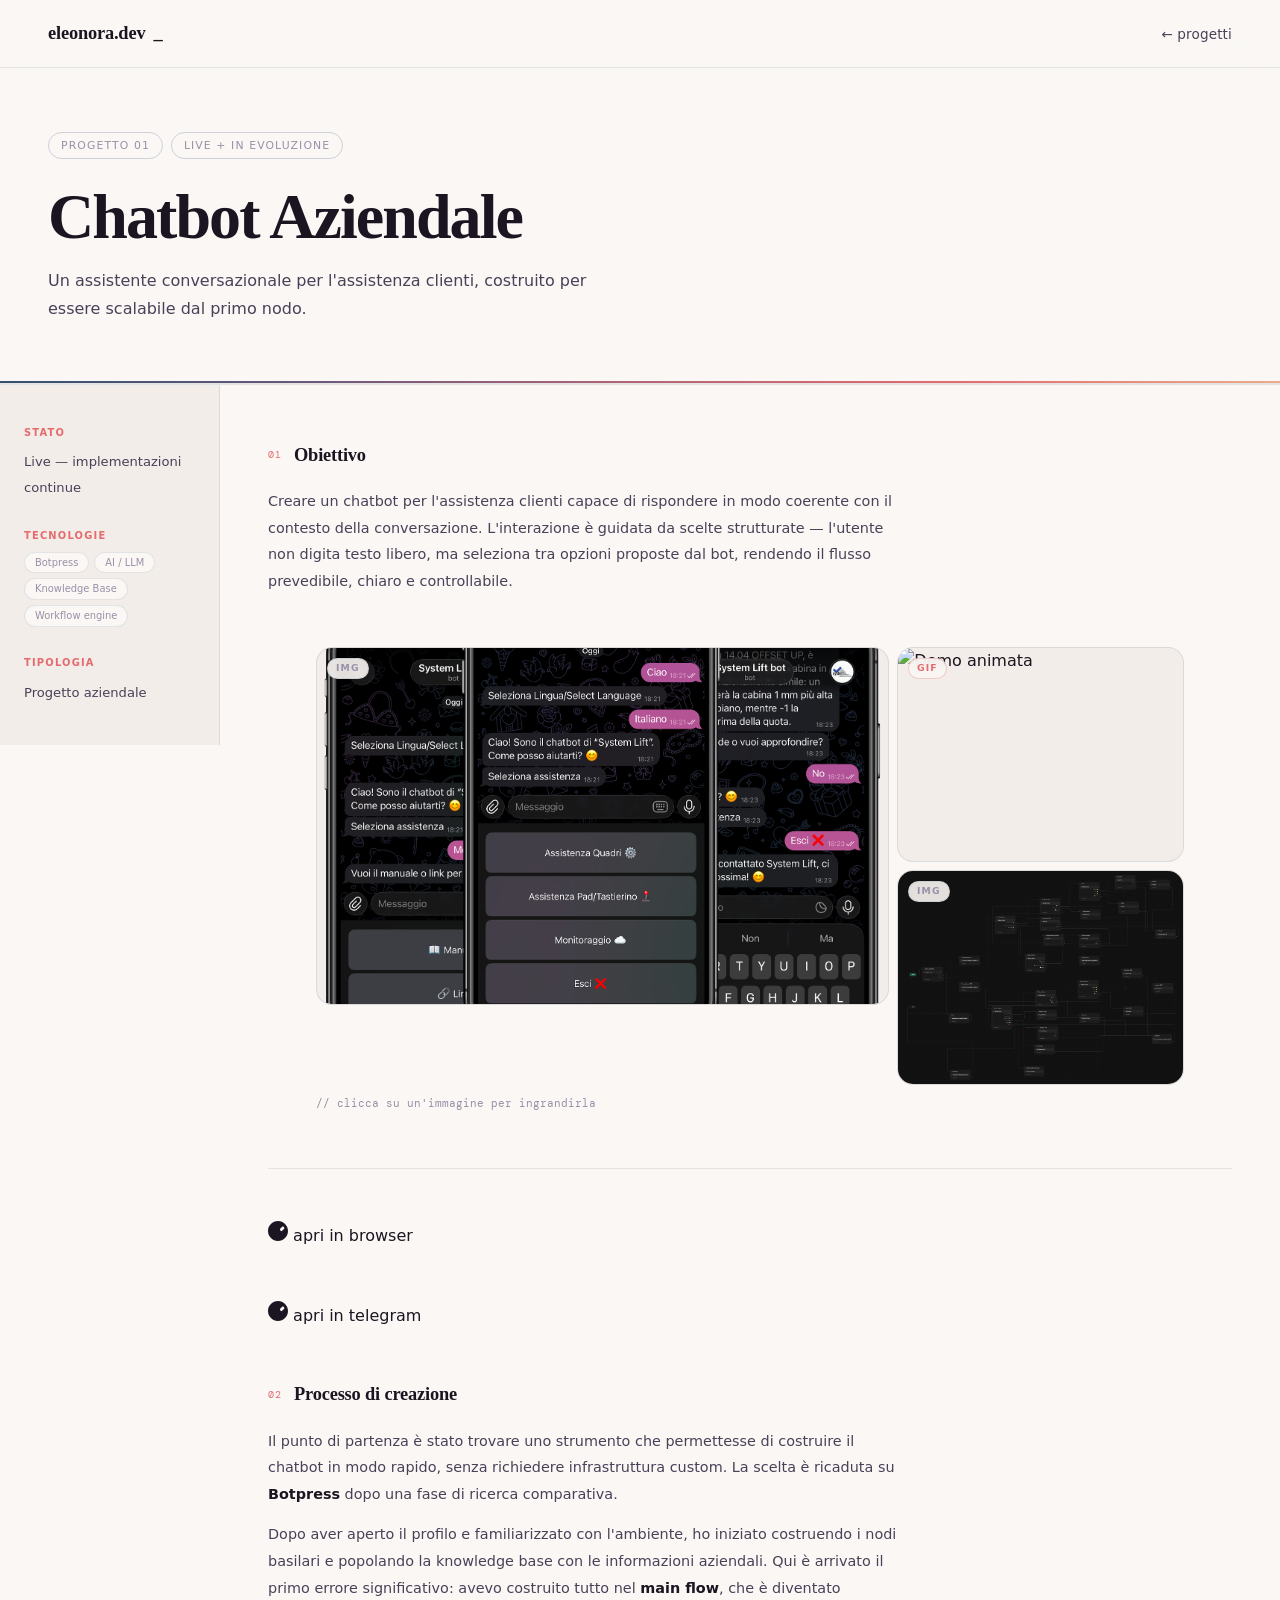
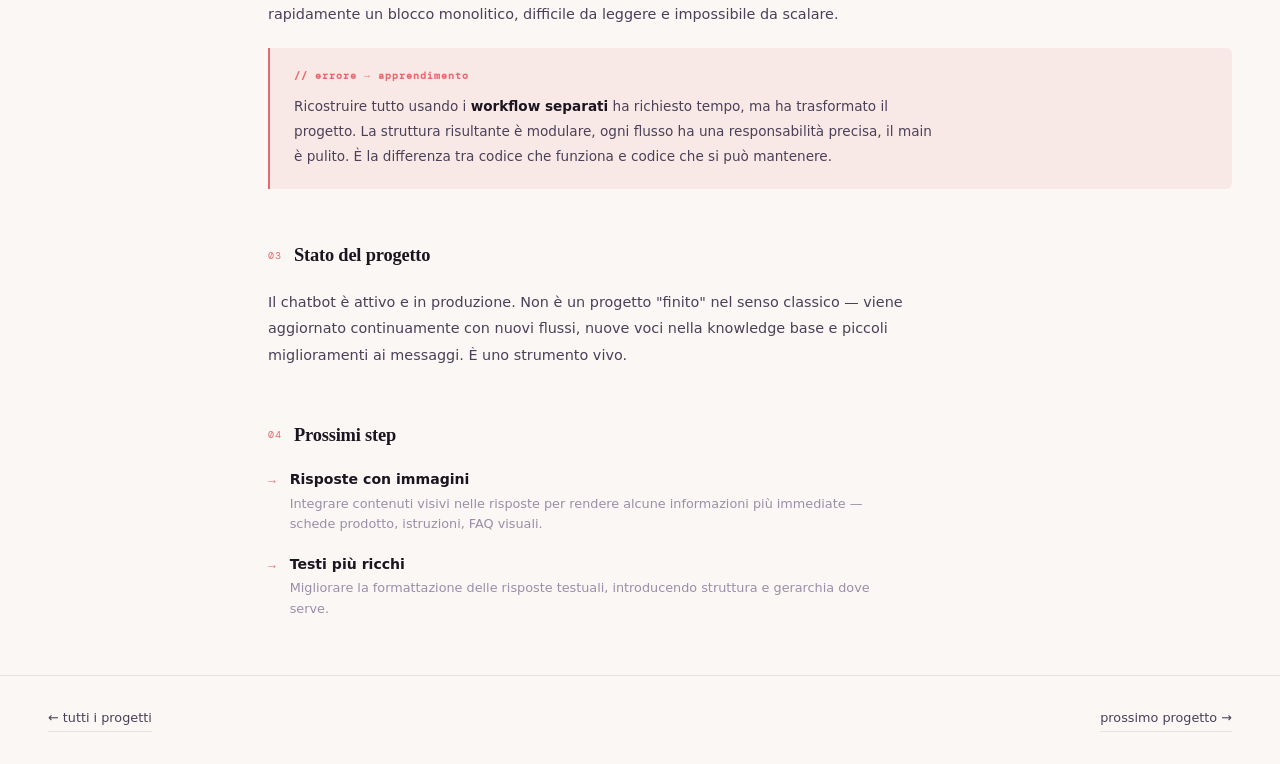
==== commit 07bc9825: "Nuova versione 2: inserimento 2 pagine + tema light/dark" ====
--- a/chatbot_aziendale.html
+++ b/chatbot_aziendale.html
@@ -4,7 +4,7 @@
   <meta charset="UTF-8" />
   <meta name="viewport" content="width=device-width, initial-scale=1.0" />
   <title>Chatbot Aziendale — eleonora.dev</title>
-  <link rel="icon" type="image/x-icon" href="logo.png" />
+    <link rel="icon" type="image/png" href="logo.png" />
   <link rel="stylesheet" href="style.css" />
   <link rel="stylesheet" href="project.css" />
   <link rel="preconnect" href="https://fonts.googleapis.com">
--- a/style.css
+++ b/style.css
@@ -1,762 +1,773 @@
 /* =============================================
-   VARIABLES & RESET
+   DESIGN TOKENS
    ============================================= */
 :root {
-  --bg: #0d0d0d;
-  --bg-2: #111111;
-  --bg-3: #181818;
-  --surface: #1c1c1c;
-  --border: #2a2a2a;
-  --border-light: #222222;
-
-  --text-primary: #e8e8e8;
-  --text-secondary: #888888;
-  --text-muted: #444444;
-
-  --accent: #777ef5;
-  --accent-dim: rgba(98, 90, 245, 0.08);
-  --accent-border: rgba(200, 245, 90, 0.2);
-
-  --font-display: 'Syne', sans-serif;
-  --font-mono: 'DM Mono', monospace;
-
-  --radius: 4px;
-  --radius-lg: 8px;
+  /* Palette */
+  --slate:    #355070;
+  --violet:   #6d597a;
+  --rose:     #b56576;
+  --coral:    #e56b6f;
+  --peach:    #eaac8b;
+
+  /* Light theme (default) */
+  --bg:           #faf7f4;
+  --bg-2:         #f2ede8;
+  --bg-3:         #e8e1d9;
+  --surface:      #ffffff;
+  --border:       rgba(53,80,112,0.12);
+  --border-strong: rgba(53,80,112,0.22);
+
+  --text-primary:   #1a1520;
+  --text-secondary: #4a4058;
+  --text-muted:     #9a8fa8;
+
+  --accent:        var(--coral);
+  --accent-soft:   rgba(229,107,111,0.1);
+  --accent-2:      var(--peach);
+  --accent-deep:   var(--slate);
+
+  /* Typography */
+  --font-display: 'Playfair Display', Georgia, serif;
+  --font-body:    'Inter', system-ui, sans-serif;
+  --font-mono:    'DM Mono', monospace;
+
+  /* Layout */
+  --nav-h:    68px;
+  --max-w:    1200px;
+  --radius:   6px;
+  --radius-lg: 16px;
+  --radius-xl: 24px;
 
   --ease-out: cubic-bezier(0.16, 1, 0.3, 1);
-
-  --nav-h: 64px;
-}
-
-*, *::before, *::after {
-  box-sizing: border-box;
-  margin: 0;
-  padding: 0;
-}
-
-html {
-  scroll-behavior: smooth;
-  font-size: 16px;
-}
-
+}
+
+/* Dark theme */
+[data-theme="dark"] {
+  --bg:           #1a1625;
+  --bg-2:         #201b2e;
+  --bg-3:         #2a2440;
+  --surface:      #251f38;
+  --border:       rgba(234,172,139,0.1);
+  --border-strong: rgba(234,172,139,0.2);
+
+  --text-primary:   #f5f0eb;
+  --text-secondary: #c4b5c8;
+  --text-muted:     #7a6e88;
+
+  --accent:        var(--peach);
+  --accent-soft:   rgba(234,172,139,0.1);
+  --accent-2:      var(--coral);
+  --accent-deep:   var(--peach);
+}
+
+/* =============================================
+   RESET
+   ============================================= */
+*, *::before, *::after { box-sizing: border-box; margin: 0; padding: 0; }
+html { font-size: 16px; scroll-behavior: smooth; }
 body {
   background: var(--bg);
   color: var(--text-primary);
-  font-family: var(--font-mono);
-  font-weight: 300;
+  font-family: var(--font-body);
+  font-weight: 400;
   line-height: 1.6;
   -webkit-font-smoothing: antialiased;
-  overflow-x: hidden;
-}
-
-a {
-  color: inherit;
-  text-decoration: none;
-}
-
+  transition: background 0.3s, color 0.3s;
+}
+a { color: inherit; text-decoration: none; }
 ul { list-style: none; }
-
-/* =============================================
-   NOISE TEXTURE
-   ============================================= */
-.noise {
-  position: absolute;
-  inset: 0;
-  opacity: 0.025;
-  background-image: url("data:image/svg+xml,%3Csvg viewBox='0 0 256 256' xmlns='http://www.w3.org/2000/svg'%3E%3Cfilter id='noise'%3E%3CfeTurbulence type='fractalNoise' baseFrequency='0.9' numOctaves='4' stitchTiles='stitch'/%3E%3C/filter%3E%3Crect width='100%25' height='100%25' filter='url(%23noise)'/%3E%3C/svg%3E");
-  background-repeat: repeat;
-  background-size: 128px;
-  pointer-events: none;
-  z-index: 1;
-}
+img { display: block; max-width: 100%; }
 
 /* =============================================
    NAV
    ============================================= */
 .nav {
   position: fixed;
-  top: 0;
-  left: 0;
-  right: 0;
+  top: 0; left: 0; right: 0;
   height: var(--nav-h);
   display: flex;
   align-items: center;
   justify-content: space-between;
-  padding: 0 40px;
-  background: rgba(13, 13, 13, 0.85);
-  -webkit-backdrop-filter: blur(12px);
-  backdrop-filter: blur(12px);
-  border-bottom: 1px solid var(--border-light);
+  padding: 0 48px;
+  background: rgba(250,247,244,0.88);
+  backdrop-filter: blur(16px);
+  border-bottom: 1px solid var(--border);
   z-index: 100;
+  transition: background 0.3s, border-color 0.3s;
+}
+
+[data-theme="dark"] .nav {
+  background: rgba(26,22,37,0.88);
 }
 
 .nav-logo {
-  font-family: var(--font-mono);
+  font-family: var(--font-display);
+  font-size: 1.15rem;
+  font-weight: 700;
+  color: var(--text-primary);
+  letter-spacing: -0.01em;
+  display: flex;
+  align-items: center;
+  gap: 8px;
+}
+
+/* Logo icon placeholder — da sostituire con SVG Figma */
+.logo-icon {
+  width: 28px;
+  height: 28px;
+  border-radius: 50%;
+  background: linear-gradient(135deg, var(--coral), var(--peach));
+  display: flex;
+  align-items: center;
+  justify-content: center;
+  font-size: 0.7rem;
+  color: white;
+  font-family: var(--font-body);
+  font-weight: 600;
+  flex-shrink: 0;
+}
+
+.nav-right {
+  display: flex;
+  align-items: center;
+  gap: 36px;
+}
+
+.nav-links {
+  display: flex;
+  gap: 28px;
+}
+
+.nav-links a {
+  font-size: 0.85rem;
+  font-weight: 450;
+  color: var(--text-secondary);
+  letter-spacing: 0.01em;
+  transition: color 0.2s;
+}
+.nav-links a:hover { color: var(--accent); }
+
+/* Theme toggle */
+.theme-toggle {
+  width: 36px;
+  height: 36px;
+  border-radius: 50%;
+  border: 1px solid var(--border-strong);
+  background: transparent;
+  cursor: pointer;
+  display: flex;
+  align-items: center;
+  justify-content: center;
+  color: var(--text-secondary);
+  transition: color 0.2s, border-color 0.2s, background 0.2s;
+  flex-shrink: 0;
+}
+.theme-toggle:hover {
+  background: var(--accent-soft);
+  color: var(--accent);
+  border-color: var(--accent);
+}
+.icon-sun, .icon-moon { display: none; }
+[data-theme="dark"] .icon-sun  { display: block; }
+[data-theme="light"] .icon-moon, body:not([data-theme]) .icon-moon { display: block; }
+
+/* =============================================
+   HERO
+   ============================================= */
+.hero {
+  min-height: 100vh;
+  display: flex;
+  flex-direction: column;
+  justify-content: flex-end;
+  padding: calc(var(--nav-h) + 80px) 48px 72px;
+  position: relative;
+  overflow: hidden;
+}
+
+/* Gradient accent line */
+.hero::after {
+  content: '';
+  position: absolute;
+  bottom: 0; left: 0; right: 0;
+  height: 3px;
+  background: linear-gradient(90deg, var(--slate), var(--violet), var(--rose), var(--coral), var(--peach));
+}
+
+/* Subtle background orb */
+.hero-orb {
+  position: absolute;
+  top: -10%;
+  right: -5%;
+  width: 600px;
+  height: 600px;
+  border-radius: 50%;
+  background: radial-gradient(circle, rgba(229,107,111,0.08) 0%, transparent 70%);
+  pointer-events: none;
+}
+
+.hero-orb-2 {
+  position: absolute;
+  bottom: 10%;
+  left: -8%;
+  width: 500px;
+  height: 500px;
+  border-radius: 50%;
+  background: radial-gradient(circle, rgba(53,80,112,0.07) 0%, transparent 70%);
+  pointer-events: none;
+}
+
+.hero-eyebrow {
+  font-size: 0.75rem;
+  font-weight: 500;
+  letter-spacing: 0.14em;
+  text-transform: uppercase;
+  color: var(--accent);
+  margin-bottom: 28px;
+  display: flex;
+  align-items: center;
+  gap: 10px;
+  opacity: 0;
+  animation: fadeUp 0.8s var(--ease-out) 0.1s forwards;
+}
+
+.hero-eyebrow::before {
+  content: '';
+  width: 32px;
+  height: 1px;
+  background: var(--accent);
+}
+
+.hero-title {
+  font-family: var(--font-display);
+  font-size: clamp(3rem, 7.5vw, 6.5rem);
+  font-weight: 700;
+  line-height: 1.0;
+  letter-spacing: -0.03em;
+  color: var(--text-primary);
+  margin-bottom: 32px;
+  max-width: 900px;
+}
+
+.hero-title em {
+  font-style: italic;
+  color: var(--accent);
+}
+
+.hero-title .line { 
+  display: block;
+  opacity: 0;
+  transform: translateY(24px);
+  animation: fadeUp 0.9s var(--ease-out) forwards;
+}
+.hero-title .line:nth-child(2) { animation-delay: 0.12s; }
+.hero-title .line:nth-child(3) { animation-delay: 0.22s; }
+
+.hero-body {
+  display: flex;
+  align-items: flex-end;
+  justify-content: space-between;
+  gap: 48px;
+  opacity: 0;
+  animation: fadeUp 0.9s var(--ease-out) 0.35s forwards;
+}
+
+.hero-desc {
+  font-size: 1.05rem;
+  color: var(--text-secondary);
+  line-height: 1.75;
+  max-width: 480px;
+}
+
+.hero-meta {
+  display: flex;
+  flex-direction: column;
+  align-items: flex-end;
+  gap: 12px;
+  flex-shrink: 0;
+}
+
+.hero-skills {
+  display: flex;
+  flex-wrap: wrap;
+  justify-content: flex-end;
+  gap: 6px;
+}
+
+.skill-tag {
+  font-size: 0.72rem;
+  font-weight: 500;
+  color: var(--text-muted);
+  border: 1px solid var(--border-strong);
+  padding: 4px 12px;
+  border-radius: 100px;
+  transition: color 0.2s, border-color 0.2s;
+}
+.skill-tag:hover { color: var(--accent); border-color: var(--accent); }
+
+.hero-cta {
+  display: inline-flex;
+  align-items: center;
+  gap: 8px;
   font-size: 0.85rem;
   font-weight: 500;
   color: var(--text-primary);
-  letter-spacing: 0.02em;
-}
-
-.nav-links {
-  display: flex;
-  gap: 32px;
-}
-
-.nav-links a {
-  font-size: 0.78rem;
-  color: var(--text-secondary);
-  letter-spacing: 0.05em;
-  transition: color 0.2s;
-}
-
-.nav-links a:hover {
+  border: 1.5px solid var(--border-strong);
+  padding: 10px 20px;
+  border-radius: 100px;
+  transition: all 0.2s;
+}
+.hero-cta:hover {
+  background: var(--accent);
+  border-color: var(--accent);
+  color: white;
+}
+
+/* =============================================
+   SECTION COMMON
+   ============================================= */
+.section {
+  padding: 100px 48px;
+  border-top: 1px solid var(--border);
+}
+
+.section--alt { background: var(--bg-2); }
+
+.section-header {
+  display: flex;
+  align-items: baseline;
+  justify-content: space-between;
+  margin-bottom: 64px;
+}
+
+.section-label {
+  font-size: 0.72rem;
+  font-weight: 600;
+  letter-spacing: 0.14em;
+  text-transform: uppercase;
   color: var(--accent);
-}
-
-/* =============================================
-   CURSOR BLINK
-   ============================================= */
-.cursor-blink {
-  animation: blink 1s step-end infinite;
-  color: var(--accent);
-}
-
-@keyframes blink {
-  0%, 100% { opacity: 1; }
-  50% { opacity: 0; }
-}
-
-/* =============================================
-   HERO
-   ============================================= */
-.hero {
-  position: relative;
-  min-height: 100vh;
-  display: flex;
-  flex-direction: column;
-  justify-content: center;
-  padding: calc(var(--nav-h) + 60px) 40px 60px;
-  overflow: hidden;
-}
-
-.hero-grid {
-  position: absolute;
-  inset: 0;
-  background-image:
-    linear-gradient(var(--border-light) 1px, transparent 1px),
-    linear-gradient(90deg, var(--border-light) 1px, transparent 1px);
-  background-size: 60px 60px;
-  -webkit-mask-image: radial-gradient(ellipse 70% 70% at 50% 50%, black 0%, transparent 100%);
-  mask-image: radial-gradient(ellipse 70% 70% at 50% 50%, black 0%, transparent 100%);
-  opacity: 0.4;
-  pointer-events: none;
-}
-
-.hero-meta {
-  display: flex;
-  gap: 12px;
-  margin-bottom: 48px;
-  animation: fadeUp 0.8s var(--ease-out) both;
-}
-
-.tag {
-  font-size: 0.7rem;
-  font-weight: 400;
-  letter-spacing: 0.12em;
-  color: var(--text-secondary);
-  border: 1px solid var(--border);
-  padding: 4px 10px;
-  border-radius: 2px;
-  text-transform: uppercase;
-}
-
-.hero-content {
-  max-width: 800px;
-  position: relative;
-  z-index: 2;
-}
-
-.hero-title {
-  font-family: var(--font-display);
-  font-size: clamp(2.8rem, 7vw, 6rem);
-  font-weight: 700;
-  line-height: 1.05;
-  letter-spacing: -0.03em;
-  color: var(--text-primary);
-  margin-bottom: 28px;
-}
-
-.hero-sub {
-  font-size: 0.95rem;
-  line-height: 1.8;
-  color: var(--text-secondary);
-  max-width: 520px;
-}
-
-.hero-footer {
-  display: flex;
-  align-items: flex-end;
-  justify-content: space-between;
-  margin-top: 80px;
-  position: relative;
-  z-index: 2;
-}
-
-.hero-stack {
-  display: flex;
-  flex-wrap: wrap;
-  gap: 8px;
-}
-
-.hero-stack span {
-  font-size: 0.72rem;
-  color: var(--text-muted);
-  letter-spacing: 0.05em;
-  border: 1px solid var(--border-light);
-  padding: 3px 10px;
-  border-radius: 2px;
-  transition: color 0.2s, border-color 0.2s;
-}
-
-.hero-stack span:hover {
-  color: var(--text-secondary);
-  border-color: var(--border);
-}
-
-.scroll-hint {
-  color: var(--text-muted);
-  transition: color 0.2s, transform 0.2s;
-  animation: bob 2s ease-in-out infinite;
-}
-
-.scroll-hint:hover { color: var(--accent); }
-
-@keyframes bob {
-  0%, 100% { transform: translateY(0); }
-  50% { transform: translateY(6px); }
-}
-
-/* Line reveal animation */
-.line-reveal {
-  display: inline-block;
-  opacity: 0;
-  transform: translateY(20px);
-  animation: fadeUp 0.9s var(--ease-out) forwards;
-}
-
-.delay-1 { animation-delay: 0.15s; }
-.delay-2 { animation-delay: 0.3s; }
-
-@keyframes fadeUp {
-  to { opacity: 1; transform: translateY(0); }
-}
-
-/* =============================================
-   SECTIONS COMMON
-   ============================================= */
-.section {
-  padding: 100px 40px;
-  border-top: 1px solid var(--border-light);
-  position: relative;
-}
-
-.section--dark {
-  background: var(--bg-2);
-}
-
-.section-header {
-  display: flex;
-  align-items: baseline;
-  gap: 16px;
-  margin-bottom: 56px;
-}
-
-.section-index {
-  font-size: 0.72rem;
-  font-weight: 400;
-  color: var(--accent);
-  letter-spacing: 0.1em;
 }
 
 .section-title {
   font-family: var(--font-display);
-  font-size: clamp(1.6rem, 4vw, 2.4rem);
+  font-size: clamp(1.8rem, 4vw, 2.8rem);
   font-weight: 700;
   letter-spacing: -0.02em;
   color: var(--text-primary);
-}
-
-.section-intro {
-  font-size: 0.95rem;
-  color: var(--text-secondary);
-  max-width: 500px;
-  margin-bottom: 60px;
-  line-height: 1.8;
-}
-
-/* =============================================
-   PROJECTS GRID
+  margin-top: 8px;
+}
+
+.section-link {
+  font-size: 0.82rem;
+  font-weight: 500;
+  color: var(--text-muted);
+  display: flex;
+  align-items: center;
+  gap: 6px;
+  transition: color 0.2s;
+  align-self: flex-end;
+}
+.section-link:hover { color: var(--accent); }
+
+/* =============================================
+   PROGETTI — GRID
    ============================================= */
 .projects-grid {
   display: grid;
   grid-template-columns: repeat(3, 1fr);
-  gap: 1px;
-  background: var(--border-light);
-  border: 1px solid var(--border-light);
+  gap: 24px;
 }
 
 .card {
-  background: var(--bg);
-  padding: 32px;
+  background: var(--surface);
+  border: 1px solid var(--border);
+  border-radius: var(--radius-lg);
+  overflow: hidden;
   display: flex;
   flex-direction: column;
-  gap: 16px;
   opacity: 0;
-  transform: translateY(16px);
-  transition: opacity 0.6s var(--ease-out), transform 0.6s var(--ease-out), background 0.2s;
-}
-
+  transform: translateY(20px);
+  transition: opacity 0.6s var(--ease-out), transform 0.6s var(--ease-out), box-shadow 0.3s, border-color 0.3s;
+}
 .card:nth-child(2) { transition-delay: 0.1s; }
 .card:nth-child(3) { transition-delay: 0.2s; }
-
+.card:nth-child(4) { transition-delay: 0.15s; }
+.card:nth-child(5) { transition-delay: 0.25s; }
 .card.visible { opacity: 1; transform: translateY(0); }
-
-.card:hover { background: var(--bg-3); }
-
-.card--featured {
+.card:hover {
+  box-shadow: 0 12px 40px rgba(53,80,112,0.1);
+  border-color: var(--border-strong);
+}
+
+/* Card thumbnail */
+.card-thumb {
+  width: 100%;
+  aspect-ratio: 16 / 9;
+  background: var(--bg-2);
+  display: flex;
+  align-items: center;
+  justify-content: center;
+  overflow: hidden;
   position: relative;
 }
 
-.card--featured::before {
-  content: '';
-  position: absolute;
-  top: 0; left: 0; right: 0;
-  height: 2px;
-  background: var(--accent);
+.card-thumb-placeholder {
+  width: 100%;
+  height: 100%;
+  display: flex;
+  align-items: center;
+  justify-content: center;
+}
+
+/* Colore unico per ogni card thumbnail */
+.card:nth-child(1) .card-thumb { background: linear-gradient(135deg, rgba(53,80,112,0.15), rgba(109,89,122,0.1)); }
+.card:nth-child(2) .card-thumb { background: linear-gradient(135deg, rgba(181,101,118,0.12), rgba(229,107,111,0.08)); }
+.card:nth-child(3) .card-thumb { background: linear-gradient(135deg, rgba(234,172,139,0.15), rgba(181,101,118,0.08)); }
+.card:nth-child(4) .card-thumb { background: linear-gradient(135deg, rgba(109,89,122,0.12), rgba(53,80,112,0.08)); }
+.card:nth-child(5) .card-thumb { background: linear-gradient(135deg, rgba(229,107,111,0.1), rgba(234,172,139,0.12)); }
+
+.thumb-icon {
+  width: 48px;
+  height: 48px;
+  color: var(--text-muted);
+  opacity: 0.4;
+}
+
+.card-body {
+  padding: 24px 24px 28px;
+  display: flex;
+  flex-direction: column;
+  flex: 1;
 }
 
 .card-top {
   display: flex;
   align-items: center;
   justify-content: space-between;
+  margin-bottom: 12px;
 }
 
 .card-tag {
   font-size: 0.68rem;
+  font-weight: 500;
+  letter-spacing: 0.08em;
+  text-transform: uppercase;
   color: var(--text-muted);
-  letter-spacing: 0.08em;
 }
 
 .card-status {
   font-size: 0.62rem;
+  font-weight: 600;
   letter-spacing: 0.1em;
-  padding: 2px 8px;
-  border-radius: 2px;
   text-transform: uppercase;
-  font-weight: 500;
-}
-
-.status-live {
-  color: var(--accent);
-  background: var(--accent-dim);
-  border: 1px solid var(--accent);
-}
-
-.status-wip {
-  color: #d623f5;
-  background: rgba(168, 35, 245, 0.08);
-  border: 1px solid rgba(242, 35, 245, 0.2);
-}
+  padding: 3px 8px;
+  border-radius: 100px;
+}
+
+.status-live    { background: rgba(53,80,112,0.1);   color: var(--slate); }
+.status-wip     { background: rgba(234,172,139,0.15); color: #a06840; }
+.status-paused  { background: rgba(109,89,122,0.1);  color: var(--violet); }
+.status-done    { background: rgba(181,101,118,0.1); color: var(--rose); }
+
+[data-theme="dark"] .status-live   { background: rgba(234,172,139,0.1); color: var(--peach); }
+[data-theme="dark"] .status-wip    { background: rgba(229,107,111,0.12); color: var(--coral); }
+[data-theme="dark"] .status-paused { background: rgba(109,89,122,0.2); color: #c4a8d0; }
+[data-theme="dark"] .status-done   { background: rgba(181,101,118,0.15); color: #e8a0ae; }
 
 .card-title {
   font-family: var(--font-display);
-  font-size: 1.25rem;
-  font-weight: 600;
-  color: var(--text-primary);
+  font-size: 1.2rem;
+  font-weight: 700;
   letter-spacing: -0.01em;
+  color: var(--text-primary);
+  margin-bottom: 8px;
+  line-height: 1.25;
 }
 
 .card-desc {
-  font-size: 0.82rem;
+  font-size: 0.84rem;
   color: var(--text-secondary);
   line-height: 1.7;
   flex: 1;
+  margin-bottom: 20px;
+}
+
+.card-footer {
+  display: flex;
+  align-items: center;
+  justify-content: space-between;
 }
 
 .card-tech {
   display: flex;
   flex-wrap: wrap;
-  gap: 6px;
-}
-
+  gap: 5px;
+}
 .card-tech span {
-  font-size: 0.65rem;
+  font-size: 0.62rem;
+  font-weight: 500;
   color: var(--text-muted);
+  background: var(--bg-2);
   border: 1px solid var(--border);
   padding: 2px 8px;
-  border-radius: 2px;
-  letter-spacing: 0.04em;
-}
-
-.card-link {
-  display: inline-flex;
-  align-items: center;
-  gap: 6px;
-  font-size: 0.78rem;
-  color: var(--text-secondary);
-  border-bottom: 1px solid var(--border);
-  padding-bottom: 2px;
-  margin-top: 8px;
-  width: fit-content;
-  transition: color 0.2s, border-color 0.2s;
-}
-
-.card-link:hover {
-  color: var(--accent);
+  border-radius: 100px;
+}
+
+.card-arrow {
+  width: 32px;
+  height: 32px;
+  border-radius: 50%;
+  border: 1.5px solid var(--border-strong);
+  display: flex;
+  align-items: center;
+  justify-content: center;
+  color: var(--text-muted);
+  flex-shrink: 0;
+  transition: all 0.2s;
+}
+.card:hover .card-arrow {
+  background: var(--accent);
   border-color: var(--accent);
-}
-
-/* =============================================
-   EXPERIMENTS
-   ============================================= */
-.experiments-list {
-  display: flex;
-  flex-direction: column;
+  color: white;
+  transform: rotate(45deg);
+}
+
+/* =============================================
+   VALORI / APPROCCIO
+   ============================================= */
+.values-grid {
+  display: grid;
+  grid-template-columns: repeat(4, 1fr);
   gap: 1px;
   background: var(--border);
   border: 1px solid var(--border);
-  max-width: 760px;
-}
-
-.experiment {
-  display: grid;
-  grid-template-columns: 80px 1fr;
-  gap: 24px;
-  background: var(--bg-2);
-  padding: 28px 32px;
-  opacity: 0;
-  transform: translateX(-12px);
-  transition: opacity 0.6s var(--ease-out), transform 0.6s var(--ease-out), background 0.2s;
-}
-
-.experiment:nth-child(2) { transition-delay: 0.12s; }
-.experiment:nth-child(3) { transition-delay: 0.24s; }
-
-.experiment.visible { opacity: 1; transform: translateX(0); }
-
-.experiment:hover { background: var(--bg-3); }
-
-.experiment-num {
-  font-size: 0.7rem;
-  color: var(--accent);
-  letter-spacing: 0.1em;
-  padding-top: 2px;
-  font-weight: 500;
-}
-
-.experiment-body h4 {
-  font-family: var(--font-display);
-  font-size: 1rem;
-  font-weight: 600;
-  color: var(--text-primary);
-  margin-bottom: 8px;
-  letter-spacing: -0.01em;
-}
-
-.experiment-body p {
-  font-size: 0.82rem;
-  color: var(--text-secondary);
-  line-height: 1.7;
-  margin-bottom: 12px;
-}
-
-.experiment-meta {
-  display: flex;
-  flex-wrap: wrap;
-  gap: 12px;
-}
-
-.experiment-meta span {
-  font-size: 0.65rem;
-  color: var(--text-muted);
-  letter-spacing: 0.06em;
-}
-
-.experiment-meta span::before {
-  content: '·';
-  margin-right: 4px;
-  color: var(--border);
-}
-
-.experiment-meta span:first-child::before { display: none; }
-
-/* Terminal decorativo */
-.terminal-decor {
-  position: absolute;
-  right: 40px;
-  top: 50%;
-  transform: translateY(-50%);
-  width: 280px;
-  background: var(--bg-3);
-  border: 1px solid var(--border);
   border-radius: var(--radius-lg);
   overflow: hidden;
-  opacity: 0.5;
-}
-
-.terminal-bar {
-  display: flex;
-  gap: 6px;
-  padding: 10px 14px;
-  background: var(--surface);
-  border-bottom: 1px solid var(--border);
-}
-
-.terminal-bar span {
-  width: 10px;
-  height: 10px;
-  border-radius: 50%;
-  background: var(--border);
-}
-
-.terminal-body {
-  padding: 16px;
-  font-size: 0.72rem;
-  line-height: 1.9;
-}
-
-.t-comment { color: var(--text-muted); }
-.t-key { color: #7eb8f7; }
-.t-op { color: var(--text-muted); }
-.t-val { color: var(--accent); }
-
-/* =============================================
-   MINDSET
-   ============================================= */
-.mindset-grid {
-  display: grid;
-  grid-template-columns: repeat(3, 1fr) 1fr;
-  gap: 1px;
-  background: var(--border-light);
-  border: 1px solid var(--border-light);
-}
-
-.principle {
+}
+
+.value-item {
   background: var(--bg);
   padding: 36px 28px;
   opacity: 0;
   transform: translateY(12px);
-  transition: opacity 0.6s var(--ease-out), transform 0.6s var(--ease-out), background 0.2s;
-}
-
-.principle:nth-child(2) { transition-delay: 0.1s; }
-.principle:nth-child(3) { transition-delay: 0.2s; }
-
-.principle.visible { opacity: 1; transform: translateY(0); }
-
-.principle:hover { background: var(--bg-3); }
-
-.principle p {
+  transition: opacity 0.6s var(--ease-out), transform 0.6s var(--ease-out);
+}
+.value-item:nth-child(2) { transition-delay: 0.08s; }
+.value-item:nth-child(3) { transition-delay: 0.16s; }
+.value-item:nth-child(4) { transition-delay: 0.24s; }
+.value-item.visible { opacity: 1; transform: translateY(0); }
+
+.value-num {
   font-family: var(--font-display);
-  font-size: 0.95rem;
-  font-weight: 500;
+  font-size: 2.5rem;
+  font-weight: 700;
+  line-height: 1;
+  color: var(--border-strong);
+  margin-bottom: 16px;
+  letter-spacing: -0.04em;
+}
+
+.value-title {
+  font-family: var(--font-display);
+  font-size: 1rem;
+  font-weight: 700;
+  color: var(--text-primary);
+  margin-bottom: 8px;
+}
+
+.value-desc {
+  font-size: 0.82rem;
   color: var(--text-secondary);
-  line-height: 1.6;
-  letter-spacing: -0.005em;
-}
-
-.principle p::before {
-  content: '"';
-  color: var(--accent);
-  font-size: 1.4rem;
-  line-height: 0;
-  vertical-align: -0.3em;
-  margin-right: 4px;
-}
-
-.reading-list {
-  background: var(--bg-2);
-  padding: 28px;
+  line-height: 1.65;
+}
+
+/* =============================================
+   STACK TOOLS
+   ============================================= */
+.stack-grid {
+  display: grid;
+  grid-template-columns: repeat(3, 1fr);
+  gap: 16px;
+}
+
+.stack-group {
   opacity: 0;
   transform: translateY(12px);
-  transition: opacity 0.6s var(--ease-out) 0.3s, transform 0.6s var(--ease-out) 0.3s;
-}
-
-.reading-list.visible { opacity: 1; transform: translateY(0); }
-
-.reading-list h4 {
+  transition: opacity 0.6s var(--ease-out), transform 0.6s var(--ease-out);
+}
+.stack-group:nth-child(2) { transition-delay: 0.1s; }
+.stack-group:nth-child(3) { transition-delay: 0.2s; }
+.stack-group.visible { opacity: 1; transform: translateY(0); }
+
+.stack-group-label {
   font-size: 0.68rem;
-  color: var(--text-muted);
-  letter-spacing: 0.1em;
+  font-weight: 600;
+  letter-spacing: 0.12em;
   text-transform: uppercase;
-  margin-bottom: 20px;
-}
-
-.reading-list ul {
+  color: var(--accent);
+  margin-bottom: 14px;
+  display: flex;
+  align-items: center;
+  gap: 8px;
+}
+.stack-group-label::after {
+  content: '';
+  flex: 1;
+  height: 1px;
+  background: var(--border);
+}
+
+.stack-items {
   display: flex;
   flex-direction: column;
-  gap: 14px;
-}
-
-.reading-list li {
-  display: flex;
-  gap: 12px;
-  align-items: baseline;
-  font-size: 0.78rem;
+  gap: 8px;
+}
+
+.stack-item {
+  display: flex;
+  align-items: center;
+  gap: 10px;
+  font-size: 0.85rem;
   color: var(--text-secondary);
-  line-height: 1.5;
-}
-
-.rl-type {
-  font-size: 0.62rem;
-  color: var(--accent);
-  letter-spacing: 0.08em;
-  background: var(--accent-dim);
-  border: 1px solid var(--accent);
-  padding: 1px 6px;
-  border-radius: 2px;
-  white-space: nowrap;
-  flex-shrink: 0;
-}
-
-/* =============================================
-   FOOTER
-   ============================================= */
-.footer {
-  border-top: 1px solid var(--border);
-  padding: 60px 40px 36px;
-  background: var(--bg);
-}
-
-.footer-top {
-  display: flex;
-  justify-content: space-between;
-  gap: 40px;
-  margin-bottom: 48px;
-}
-
-.footer-logo {
-  display: block;
-  font-family: var(--font-mono);
-  font-size: 0.85rem;
-  font-weight: 500;
-  margin-bottom: 12px;
-}
-
-.footer-left p {
-  font-size: 0.82rem;
-  color: var(--text-secondary);
-  line-height: 1.7;
-}
-
-.footer-right {
-  display: flex;
-  flex-direction: column;
-  align-items: flex-end;
-  gap: 20px;
-}
-
-.contact-link {
-  font-family: var(--font-display);
-  font-size: 1.4rem;
-  font-weight: 600;
-  color: var(--text-primary);
-  letter-spacing: -0.02em;
-  border-bottom: 2px solid var(--border);
-  padding-bottom: 4px;
-  transition: color 0.2s, border-color 0.2s;
-}
-
-.contact-link:hover {
-  color: var(--accent);
-  border-color: var(--accent);
-}
-
-.social-links {
-  display: flex;
-  gap: 20px;
-}
-
-.social-links a {
-  font-size: 0.75rem;
-  color: var(--text-muted);
-  letter-spacing: 0.04em;
-  transition: color 0.2s;
-}
-
-.social-links a:hover { color: var(--text-primary); }
-
-.footer-bottom {
-  display: flex;
-  justify-content: space-between;
-  align-items: center;
-  padding-top: 24px;
-  border-top: 1px solid var(--border-light);
-  font-size: 0.72rem;
-  color: var(--text-muted);
-  letter-spacing: 0.04em;
-}
-
-.footer-status {
-  display: flex;
-  align-items: center;
-  gap: 8px;
-}
-
-.dot {
+  padding: 10px 14px;
+  border: 1px solid var(--border);
+  border-radius: var(--radius);
+  background: var(--surface);
+  transition: border-color 0.2s, color 0.2s;
+}
+.stack-item:hover { border-color: var(--accent); color: var(--text-primary); }
+
+.stack-dot {
   width: 6px;
   height: 6px;
   border-radius: 50%;
   background: var(--accent);
-  animation: pulse 2s ease-in-out infinite;
+  flex-shrink: 0;
+}
+
+/* =============================================
+   FOOTER
+   ============================================= */
+.footer {
+  padding: 72px 48px 40px;
+  border-top: 1px solid var(--border);
+}
+
+.footer-top {
+  display: grid;
+  grid-template-columns: 1fr 1fr;
+  gap: 48px;
+  margin-bottom: 56px;
+}
+
+.footer-name {
+  font-family: var(--font-display);
+  font-size: 2.2rem;
+  font-weight: 700;
+  letter-spacing: -0.02em;
+  color: var(--text-primary);
+  margin-bottom: 12px;
+  line-height: 1.1;
+}
+
+.footer-tagline {
+  font-size: 0.9rem;
+  color: var(--text-secondary);
+  line-height: 1.7;
+  max-width: 360px;
+}
+
+.footer-right {
+  display: flex;
+  flex-direction: column;
+  justify-content: space-between;
+  align-items: flex-end;
+}
+
+.contact-email {
+  font-family: var(--font-display);
+  font-size: 1.5rem;
+  font-weight: 700;
+  color: var(--text-primary);
+  letter-spacing: -0.02em;
+  border-bottom: 2px solid var(--border-strong);
+  padding-bottom: 4px;
+  transition: color 0.2s, border-color 0.2s;
+}
+.contact-email:hover { color: var(--accent); border-color: var(--accent); }
+
+.footer-socials {
+  display: flex;
+  gap: 20px;
+}
+.footer-socials a {
+  font-size: 0.78rem;
+  font-weight: 500;
+  color: var(--text-muted);
+  transition: color 0.2s;
+}
+.footer-socials a:hover { color: var(--accent); }
+
+.footer-bottom {
+  display: flex;
+  justify-content: space-between;
+  align-items: center;
+  padding-top: 28px;
+  border-top: 1px solid var(--border);
+  font-size: 0.72rem;
+  color: var(--text-muted);
+}
+
+.footer-status {
+  display: flex;
+  align-items: center;
+  gap: 8px;
+}
+
+.status-dot {
+  width: 7px;
+  height: 7px;
+  border-radius: 50%;
+  background: #5cb85c;
+  animation: pulse 2.5s ease-in-out infinite;
 }
 
 @keyframes pulse {
   0%, 100% { opacity: 1; transform: scale(1); }
-  50% { opacity: 0.5; transform: scale(0.8); }
+  50% { opacity: 0.5; transform: scale(0.75); }
+}
+
+/* =============================================
+   ANIMATIONS
+   ============================================= */
+@keyframes fadeUp {
+  to { opacity: 1; transform: translateY(0); }
 }
 
 /* =============================================
    RESPONSIVE
    ============================================= */
 @media (max-width: 1100px) {
-  .terminal-decor { display: none; }
-  .mindset-grid {
-    grid-template-columns: 1fr 1fr;
-  }
+  .values-grid { grid-template-columns: repeat(2, 1fr); }
+  .projects-grid { grid-template-columns: repeat(2, 1fr); }
 }
 
 @media (max-width: 900px) {
   .nav { padding: 0 24px; }
   .nav-links { display: none; }
-
-  .hero { padding: calc(var(--nav-h) + 40px) 24px 48px; }
-  .hero-title { font-size: clamp(2.2rem, 10vw, 4rem); }
-  .hero-footer { flex-direction: column; align-items: flex-start; gap: 24px; }
-
+  .hero { padding: calc(var(--nav-h) + 48px) 24px 56px; }
+  .hero-body { flex-direction: column; align-items: flex-start; }
+  .hero-meta { align-items: flex-start; }
+  .hero-skills { justify-content: flex-start; }
   .section { padding: 72px 24px; }
-
-  .projects-grid {
-    grid-template-columns: 1fr;
-  }
-
-  .experiments-list { max-width: 100%; }
-  .experiment { grid-template-columns: 60px 1fr; gap: 16px; padding: 20px; }
-
-  .mindset-grid { grid-template-columns: 1fr; }
-  .reading-list { grid-column: auto; }
-
-  .footer-top {
-    flex-direction: column;
-    gap: 32px;
-  }
+  .section-header { flex-direction: column; gap: 8px; }
+  .projects-grid { grid-template-columns: 1fr; }
+  .stack-grid { grid-template-columns: 1fr; }
+  .values-grid { grid-template-columns: 1fr; }
+  .footer-top { grid-template-columns: 1fr; gap: 32px; }
   .footer-right { align-items: flex-start; }
-}
-
-@media (max-width: 600px) {
-  .hero-title { font-size: 2rem; }
-  .hero-sub br { display: none; }
   .footer-bottom { flex-direction: column; gap: 12px; align-items: flex-start; }
-  .contact-link { font-size: 1.1rem; }
-}
+}
+
+@media (prefers-reduced-motion: reduce) {
+  * { animation-duration: 0.01ms !important; transition-duration: 0.01ms !important; }
+}
--- a/project.css
+++ b/project.css
@@ -1,5 +1,6 @@
 /* =============================================
-   PROJECT PAGES
+   PROJECT PAGES — condiviso tra tutte le pagine progetto
+   Dipende da style.css per le variabili
    ============================================= */
 
 .project-main {
@@ -9,434 +10,276 @@
 
 /* HERO */
 .project-hero {
-  padding: 60px 40px 56px;
-  border-bottom: 1px solid var(--border-light);
+  padding: 64px 48px 60px;
+  border-bottom: 1px solid var(--border);
   position: relative;
   overflow: hidden;
 }
 
-.project-hero::before {
+.project-hero::after {
   content: '';
   position: absolute;
-  inset: 0;
-  background-image:
-    linear-gradient(var(--border-light) 1px, transparent 1px),
-    linear-gradient(90deg, var(--border-light) 1px, transparent 1px);
-  background-size: 60px 60px;
-  -webkit-mask-image: radial-gradient(ellipse 80% 100% at 0% 50%, black 0%, transparent 100%);
-  mask-image: radial-gradient(ellipse 80% 100% at 0% 50%, black 0%, transparent 100%);
-  opacity: 0.25;
-  pointer-events: none;
+  bottom: 0; left: 0; right: 0;
+  height: 2px;
+  background: linear-gradient(90deg, var(--slate), var(--violet), var(--rose), var(--coral), var(--peach));
 }
 
 .project-meta-top {
   display: flex;
-  gap: 10px;
+  gap: 8px;
   margin-bottom: 24px;
-  position: relative;
-}
-
-.status-live-tag  { color: var(--accent); border-color: var(--accent-border) !important; background: var(--accent-dim); }
-.status-done-tag  { color: #7eb8f7; border-color: rgba(126,184,247,0.2) !important; background: rgba(126,184,247,0.07); }
-.status-wip-tag   { color: #f5a623; border-color: rgba(245,166,35,0.2) !important; background: rgba(245,166,35,0.07); }
+  flex-wrap: wrap;
+}
+
+/* Status tags in project hero */
+.tag {
+  font-size: 0.68rem;
+  font-weight: 500;
+  letter-spacing: 0.1em;
+  text-transform: uppercase;
+  border: 1px solid var(--border-strong);
+  padding: 4px 12px;
+  border-radius: 100px;
+  color: var(--text-muted);
+}
+
+.tag-live   { color: var(--slate);  border-color: rgba(53,80,112,0.3); background: rgba(53,80,112,0.06); }
+.tag-done   { color: var(--rose);   border-color: rgba(181,101,118,0.3); background: rgba(181,101,118,0.06); }
+.tag-wip    { color: #a06840;       border-color: rgba(234,172,139,0.4); background: rgba(234,172,139,0.08); }
+.tag-paused { color: var(--violet); border-color: rgba(109,89,122,0.3); background: rgba(109,89,122,0.06); }
+
+[data-theme="dark"] .tag-live   { color: var(--peach);  border-color: rgba(234,172,139,0.25); background: rgba(234,172,139,0.06); }
+[data-theme="dark"] .tag-done   { color: #e8a0ae;       border-color: rgba(181,101,118,0.25); background: rgba(181,101,118,0.08); }
+[data-theme="dark"] .tag-wip    { color: var(--coral);  border-color: rgba(229,107,111,0.25); background: rgba(229,107,111,0.06); }
+[data-theme="dark"] .tag-paused { color: #c4a8d0;       border-color: rgba(109,89,122,0.3); background: rgba(109,89,122,0.08); }
 
 .project-title {
   font-family: var(--font-display);
-  font-size: clamp(2rem, 5vw, 3.8rem);
+  font-size: clamp(2.2rem, 6vw, 4rem);
   font-weight: 700;
   letter-spacing: -0.03em;
   color: var(--text-primary);
   margin-bottom: 16px;
-  position: relative;
+  line-height: 1.05;
 }
 
 .project-tagline {
   font-size: 1rem;
   color: var(--text-secondary);
-  max-width: 560px;
-  line-height: 1.7;
-  position: relative;
-}
-
-/* GRID */
-.project-grid {
-  display: grid;
-  grid-template-columns: 240px 1fr;
-  gap: 1px;
-  background: var(--border-light);
-  min-height: 70vh;
-}
-
-/* SIDEBAR */
-.project-sidebar {
-  background: var(--bg-2);
-  padding: 40px 28px;
-  display: flex;
-  flex-direction: column;
-  gap: 32px;
-  border-right: 1px solid var(--border-light);
-  position: sticky;
-  top: var(--nav-h);
-  align-self: start;
-  height: fit-content;
-}
-
-.sidebar-label {
-  display: block;
-  font-size: 0.65rem;
-  color: var(--text-muted);
-  letter-spacing: 0.1em;
-  text-transform: uppercase;
-  margin-bottom: 8px;
-}
-
-.sidebar-value {
-  font-size: 0.82rem;
-  color: var(--text-secondary);
-  line-height: 1.5;
-}
-
-.status-live-text { color: var(--accent); }
-.status-done-text { color: #7eb8f7; }
-.status-wip-text  { color: #f5a623; }
-
-.sidebar-tags {
-  display: flex;
-  flex-wrap: wrap;
-  gap: 6px;
-}
-
-.sidebar-tags span {
-  font-size: 0.65rem;
-  color: var(--text-muted);
-  border: 1px solid var(--border);
-  padding: 2px 8px;
-  border-radius: 2px;
-  letter-spacing: 0.04em;
-}
-
-/* CONTENT */
-.project-content {
-  background: var(--bg);
-  padding: 56px 48px;
-  display: flex;
-  flex-direction: column;
-  gap: 56px;
-}
-
-.project-section h2 {
-  font-family: var(--font-display);
-  font-size: 1.1rem;
-  font-weight: 600;
-  color: var(--text-primary);
-  letter-spacing: -0.01em;
-  margin-bottom: 20px;
-  display: flex;
-  align-items: center;
-  gap: 12px;
-}
-
-.section-num {
-  font-family: var(--font-mono);
-  font-size: 0.65rem;
-  color: var(--accent);
-  letter-spacing: 0.1em;
-  font-weight: 400;
-}
-
-.project-section p {
-  font-size: 0.9rem;
-  color: var(--text-secondary);
-  line-height: 1.85;
-  max-width: 640px;
-  margin-bottom: 16px;
-}
-
-.project-section p:last-child { margin-bottom: 0; }
-
-.project-section strong {
-  color: var(--text-primary);
-  font-weight: 500;
-}
-
-/* INSIGHT BLOCK */
-.insight-block {
-  border-left: 2px solid var(--accent);
-  background: var(--accent-dim);
-  padding: 20px 24px;
-  margin-top: 20px;
-  border-radius: 0 var(--radius) var(--radius) 0;
-}
-
-.insight-label {
-  display: block;
-  font-size: 0.65rem;
-  color: var(--accent);
-  letter-spacing: 0.1em;
-  margin-bottom: 10px;
-}
-
-.insight-block p {
-  font-size: 0.85rem;
-  color: var(--text-secondary);
+  max-width: 580px;
   line-height: 1.75;
-  margin: 0 !important;
-}
-
-/* NEXT STEPS */
-.next-steps {
-  display: flex;
-  flex-direction: column;
-  gap: 20px;
-  max-width: 640px;
-}
-
-.next-steps li {
-  display: flex;
-  gap: 16px;
-  align-items: flex-start;
-}
-
-.step-icon {
-  color: var(--accent);
-  font-size: 0.85rem;
-  margin-top: 2px;
-  flex-shrink: 0;
-  font-family: var(--font-mono);
-}
-
-.next-steps strong {
-  display: block;
-  font-size: 0.88rem;
-  color: var(--text-primary);
-  font-weight: 500;
-  margin-bottom: 4px;
-}
-
-.next-steps p {
-  font-size: 0.8rem;
-  color: var(--text-muted);
-  line-height: 1.6;
-  margin: 0 !important;
-}
-
-/* BOTTOM NAV */
-.project-nav-bottom {
-  display: flex;
-  justify-content: space-between;
-  align-items: center;
-  padding: 32px 40px;
-  border-top: 1px solid var(--border-light);
-}
-
-.btn-back,
-.btn-next {
-  font-size: 0.78rem;
-  color: var(--text-secondary);
-  letter-spacing: 0.04em;
+}
+
+/* MEDIA SECTION */
+.project-media {
+  padding: 0 48px 56px;
   border-bottom: 1px solid var(--border);
-  padding-bottom: 2px;
-  transition: color 0.2s, border-color 0.2s;
-}
-
-.btn-back:hover,
-.btn-next:hover {
-  color: var(--accent);
-  border-color: var(--accent);
-}
-
-/* RESPONSIVE */
-@media (max-width: 900px) {
-  .project-hero { padding: 40px 24px; }
-
-  .project-grid {
-    grid-template-columns: 1fr;
-  }
-
-  .project-sidebar {
-    position: static;
-    border-right: none;
-    border-bottom: 1px solid var(--border-light);
-    flex-direction: row;
-    flex-wrap: wrap;
-    gap: 24px;
-    padding: 24px;
-  }
-
-  .sidebar-block { min-width: 140px; }
-
-  .project-content { padding: 36px 24px; gap: 40px; }
-
-  .project-nav-bottom { padding: 24px; flex-direction: column; gap: 16px; align-items: flex-start; }
-}
-
-
-/* =============================================
-   MEDIA SECTION
-   ============================================= */
-
-.project-media {
-  padding: 0 40px 56px;
-  border-bottom: 1px solid var(--border-light);
 }
 
 .media-grid {
   display: grid;
   grid-template-columns: 2fr 1fr;
-  grid-template-rows: auto auto;
   gap: 8px;
 }
 
-/* Immagine principale grande */
 .media-item {
   position: relative;
-  background: var(--bg-3);
+  background: var(--bg-2);
   border: 1px solid var(--border);
   border-radius: var(--radius-lg);
   overflow: hidden;
   cursor: pointer;
-}
-
-.media-item--main {
-  grid-column: 1;
-  grid-row: 1 / 3;
-  aspect-ratio: 16 / 10;
-}
-
-.media-item--sm {
-  aspect-ratio: 4 / 3;
-}
-
-/* Placeholder visivo */
+  transition: border-color 0.2s;
+}
+.media-item:hover { border-color: var(--border-strong); }
+
+.media-item--main { grid-column: 1; grid-row: 1 / 3; aspect-ratio: 16 / 10; }
+.media-item--sm   { aspect-ratio: 4 / 3; }
+
 .media-placeholder {
-  width: 100%;
-  height: 100%;
-  min-height: 180px;
-  display: flex;
-  flex-direction: column;
-  align-items: center;
-  justify-content: center;
+  width: 100%; height: 100%; min-height: 160px;
+  display: flex; flex-direction: column;
+  align-items: center; justify-content: center;
   gap: 10px;
   color: var(--text-muted);
   font-size: 0.72rem;
-  letter-spacing: 0.06em;
+  letter-spacing: 0.04em;
+  font-family: var(--font-body);
   background: repeating-linear-gradient(
-    45deg,
-    transparent,
-    transparent 10px,
-    rgba(255,255,255,0.01) 10px,
-    rgba(255,255,255,0.01) 20px
+    45deg, transparent, transparent 12px,
+    rgba(53,80,112,0.02) 12px, rgba(53,80,112,0.02) 24px
   );
 }
-
-.media-placeholder svg {
-  opacity: 0.3;
-}
-
-.media-placeholder span {
-  opacity: 0.4;
-  text-align: center;
-  padding: 0 16px;
-}
-
-/* Badge tipo (img / gif) */
+.media-placeholder svg { opacity: 0.25; }
+.media-placeholder span { opacity: 0.45; text-align: center; padding: 0 16px; }
+
 .media-badge {
-  position: absolute;
-  top: 10px;
-  left: 10px;
-  font-size: 0.6rem;
-  font-weight: 500;
-  letter-spacing: 0.1em;
-  text-transform: uppercase;
-  padding: 2px 8px;
-  border-radius: 2px;
-  background: rgba(13,13,13,0.8);
+  position: absolute; top: 10px; left: 10px;
+  font-size: 0.58rem; font-weight: 600;
+  letter-spacing: 0.12em; text-transform: uppercase;
+  padding: 2px 8px; border-radius: 100px;
+  background: rgba(250,247,244,0.9);
   border: 1px solid var(--border);
   color: var(--text-muted);
-  -webkit-backdrop-filter: blur(4px);
   backdrop-filter: blur(4px);
 }
-
-.media-badge--gif {
-  color: var(--accent);
-  border-color: var(--accent-border);
-}
-
-/* Immagine/GIF reale — da usare quando hai i file */
-.media-item img,
-.media-item video {
-  width: 100%;
-  height: 100%;
-  object-fit: cover;
-  display: block;
+.media-badge--gif { color: var(--coral); border-color: rgba(229,107,111,0.3); }
+
+[data-theme="dark"] .media-badge { background: rgba(26,22,37,0.85); }
+
+.media-item img, .media-item video {
+  width: 100%; height: 100%; object-fit: cover; display: block;
   transition: transform 0.4s var(--ease-out);
 }
-
-.media-item:hover img,
-.media-item:hover video {
-  transform: scale(1.02);
-}
-
-/* Caption sotto la griglia */
+.media-item:hover img, .media-item:hover video { transform: scale(1.02); }
+
 .media-caption {
-  margin-top: 12px;
-  font-size: 0.7rem;
-  color: var(--text-muted);
-  letter-spacing: 0.04em;
-}
-
-/* Lightbox overlay */
+  margin-top: 10px;
+  font-size: 0.68rem;
+  color: var(--text-muted);
+  font-family: var(--font-mono);
+}
+
+/* LIGHTBOX */
 .lightbox {
-  display: none;
-  position: fixed;
-  inset: 0;
-  background: rgba(0,0,0,0.92);
-  z-index: 200;
-  align-items: center;
-  justify-content: center;
-  padding: 40px;
-  cursor: zoom-out;
-}
-
-.lightbox.open {
-  display: flex;
-}
-
-.lightbox img,
-.lightbox video {
-  max-width: 90vw;
-  max-height: 85vh;
-  object-fit: contain;
-  border-radius: var(--radius-lg);
-  cursor: default;
-}
-
+  display: none; position: fixed; inset: 0;
+  background: rgba(10,8,16,0.94);
+  z-index: 200; align-items: center; justify-content: center;
+  padding: 40px; cursor: zoom-out;
+}
+.lightbox.open { display: flex; }
+.lightbox img { max-width: 90vw; max-height: 85vh; object-fit: contain;
+  border-radius: var(--radius-lg); cursor: default; }
 .lightbox-close {
-  position: fixed;
-  top: 20px;
-  right: 24px;
-  font-size: 0.75rem;
-  color: var(--text-muted);
-  letter-spacing: 0.08em;
-  cursor: pointer;
+  position: fixed; top: 20px; right: 24px;
+  font-size: 0.72rem; color: rgba(255,255,255,0.4);
+  cursor: pointer; font-family: var(--font-mono);
+  transition: color 0.2s; letter-spacing: 0.06em;
+}
+.lightbox-close:hover { color: white; }
+
+/* GRID layout */
+.project-grid {
+  display: grid;
+  grid-template-columns: 220px 1fr;
+  border-top: 1px solid var(--border);
+}
+
+/* SIDEBAR */
+.project-sidebar {
+  background: var(--bg-2);
+  padding: 40px 24px;
+  border-right: 1px solid var(--border);
+  display: flex; flex-direction: column; gap: 28px;
+  position: sticky; top: var(--nav-h);
+  align-self: start; height: fit-content;
+}
+
+.sidebar-label {
+  display: block; font-size: 0.62rem; font-weight: 600;
+  letter-spacing: 0.12em; text-transform: uppercase;
+  color: var(--accent); margin-bottom: 8px;
+}
+
+.sidebar-value {
+  font-size: 0.82rem; color: var(--text-secondary); line-height: 1.5;
+}
+
+.sidebar-tags {
+  display: flex; flex-wrap: wrap; gap: 5px;
+}
+.sidebar-tags span {
+  font-size: 0.62rem; font-weight: 500;
+  color: var(--text-muted);
+  background: var(--bg);
+  border: 1px solid var(--border);
+  padding: 2px 10px; border-radius: 100px;
+}
+
+/* CONTENT */
+.project-content {
+  padding: 56px 48px;
+  display: flex; flex-direction: column; gap: 52px;
+}
+
+.project-section h2 {
+  font-family: var(--font-display);
+  font-size: 1.15rem; font-weight: 700;
+  color: var(--text-primary);
+  letter-spacing: -0.01em;
+  margin-bottom: 18px;
+  display: flex; align-items: center; gap: 12px;
+}
+
+.section-num {
   font-family: var(--font-mono);
-  transition: color 0.2s;
-}
-
-.lightbox-close:hover { color: var(--text-primary); }
-
-/* RESPONSIVE */
+  font-size: 0.62rem; color: var(--accent);
+  letter-spacing: 0.1em; font-weight: 400;
+}
+
+.project-section p {
+  font-size: 0.9rem; color: var(--text-secondary);
+  line-height: 1.85; max-width: 640px; margin-bottom: 14px;
+}
+.project-section p:last-child { margin-bottom: 0; }
+.project-section strong { color: var(--text-primary); font-weight: 600; }
+
+/* Insight block */
+.insight-block {
+  border-left: 2px solid var(--accent);
+  background: var(--accent-soft);
+  padding: 20px 24px; margin-top: 20px;
+  border-radius: 0 var(--radius) var(--radius) 0;
+}
+.insight-label {
+  display: block; font-size: 0.62rem; font-weight: 600;
+  letter-spacing: 0.1em; color: var(--accent);
+  font-family: var(--font-mono); margin-bottom: 10px;
+}
+.insight-block p { font-size: 0.85rem; margin: 0 !important; }
+
+/* Next steps */
+.next-steps { display: flex; flex-direction: column; gap: 18px; max-width: 620px; }
+.next-steps li { display: flex; gap: 14px; align-items: flex-start; }
+.step-icon {
+  color: var(--accent); font-size: 0.8rem;
+  margin-top: 3px; flex-shrink: 0;
+  font-family: var(--font-mono);
+}
+.next-steps strong {
+  display: block; font-size: 0.88rem;
+  color: var(--text-primary); font-weight: 600; margin-bottom: 3px;
+}
+.next-steps p { font-size: 0.8rem; color: var(--text-muted); margin: 0 !important; line-height: 1.6; }
+
+/* Bottom nav */
+.project-nav-bottom {
+  display: flex; justify-content: space-between; align-items: center;
+  padding: 32px 48px; border-top: 1px solid var(--border);
+}
+
+.btn-back, .btn-next {
+  font-size: 0.8rem; font-weight: 500;
+  color: var(--text-secondary);
+  border-bottom: 1px solid var(--border);
+  padding-bottom: 2px;
+  transition: color 0.2s, border-color 0.2s;
+}
+.btn-back:hover, .btn-next:hover { color: var(--accent); border-color: var(--accent); }
+
+/* Responsive */
 @media (max-width: 900px) {
+  .project-hero { padding: 40px 24px 48px; }
   .project-media { padding: 0 24px 40px; }
-
-  .media-grid {
-    grid-template-columns: 1fr;
-    grid-template-rows: auto;
+  .media-grid { grid-template-columns: 1fr; }
+  .media-item--main { grid-column: 1; grid-row: auto; aspect-ratio: 16/9; }
+  .project-grid { grid-template-columns: 1fr; }
+  .project-sidebar {
+    position: static; border-right: none;
+    border-bottom: 1px solid var(--border);
+    flex-direction: row; flex-wrap: wrap; gap: 20px; padding: 24px;
   }
-
-  .media-item--main {
-    grid-column: 1;
-    grid-row: auto;
-    aspect-ratio: 16 / 9;
-  }
+  .sidebar-block { min-width: 130px; }
+  .project-content { padding: 36px 24px; gap: 40px; }
+  .project-nav-bottom { padding: 24px; flex-direction: column; gap: 14px; align-items: flex-start; }
 }
